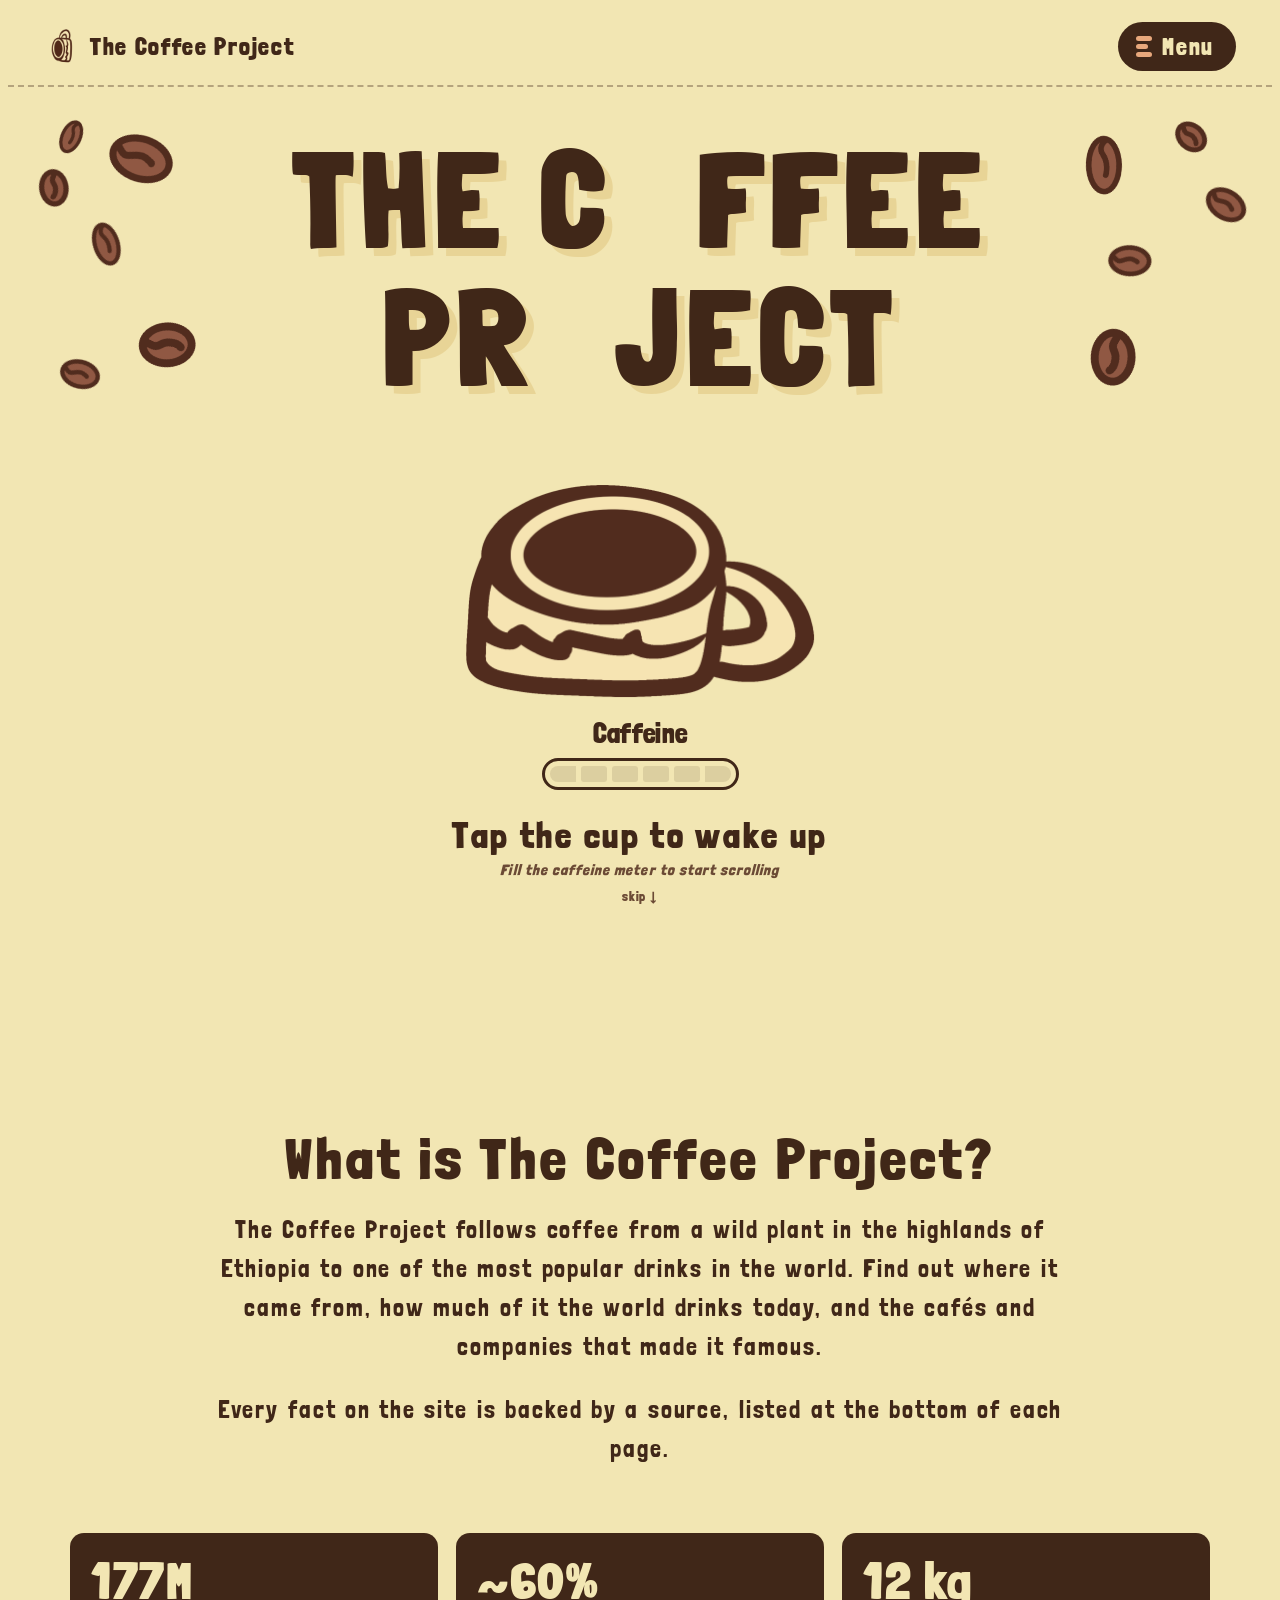
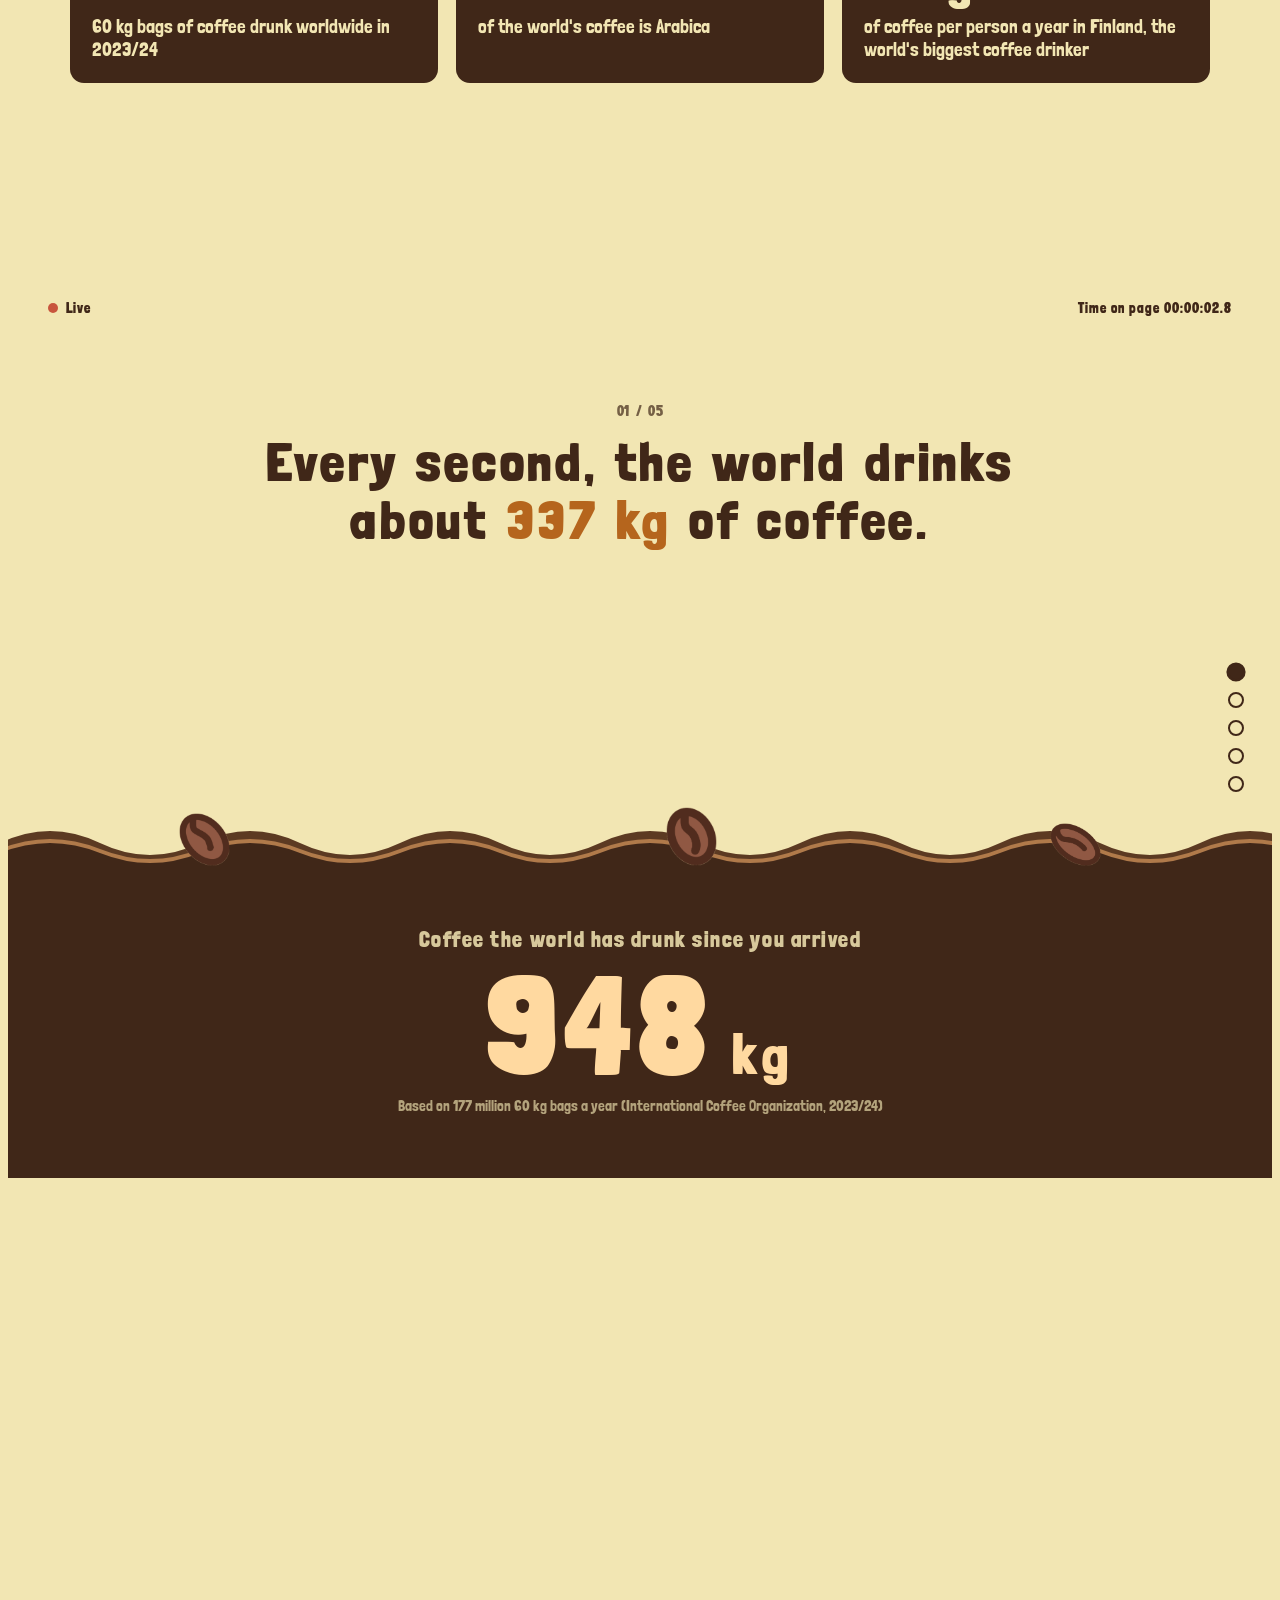
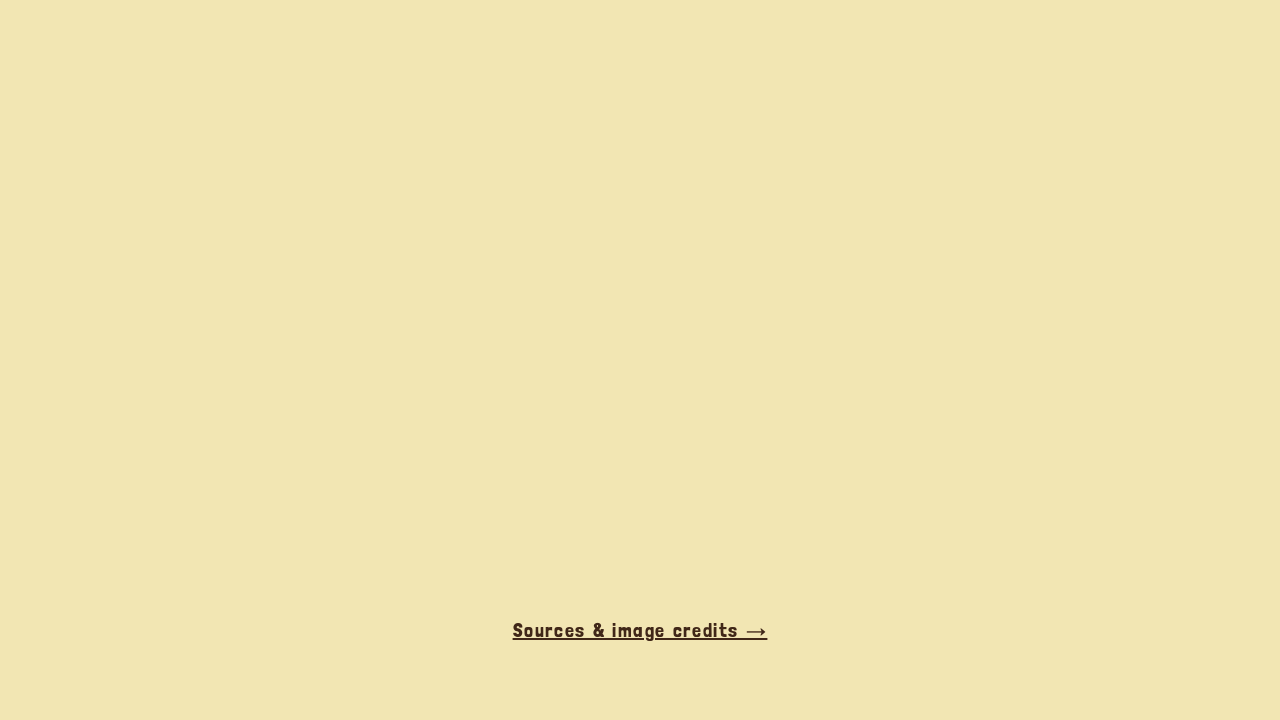
==== index.html @ df1fa81f "Add files via upload" ====
<!DOCTYPE html>
<html lang="en">
<head>
    <meta charset="UTF-8">
    <meta name="viewport" content="width=device-width, initial-scale=1.0">
    <title>The Coffee Project</title>
<link rel="icon" type="image/png" sizes="32x32" href="images/icons/favicon-32.png">
<link rel="icon" type="image/png" sizes="192x192" href="images/icons/favicon-192.png">
<link rel="apple-touch-icon" href="images/icons/apple-touch-icon.png">
<link rel="preconnect" href="https://fonts.googleapis.com">
<link rel="preconnect" href="https://fonts.gstatic.com" crossorigin>
<link rel="stylesheet" href="https://fonts.googleapis.com/css2?family=Archivo:wdth,wght@62..125,100..900&family=Londrina+Solid:wght@300;400;900&family=DM+Mono:wght@400;500&family=Pacifico&family=Orbitron:wght@700;900&display=swap">
<link rel="stylesheet" href="transition.css">
<link rel="stylesheet" href="fun.css">
<link rel="stylesheet" href="home.css">
<script src="transition.js" defer></script>
<script src="fun.js" defer></script>
<script>
  if (sessionStorage.getItem("coffeeTransition") === "yes") {
    document.documentElement.classList.add("coffee-entering");
  }
</script>

<style>
  html.coffee-entering {
    background: #402718;
  }

  html.coffee-entering body {
    visibility: hidden;
  }
</style>
</head>
 <nav>

  <a href="individual.html">
    The Coffee Project
  </a>

  <a href="coffee history.html">
    The History
  </a>

  <a href="global statistics.html">
    The Global Statistics
  </a>

  <a href="the roasters.html">
    The Roasters
  </a>

  <a href="sources.html">
    Sources
  </a>
</nav>
<body>

<div class="home-opening">
<div class="hero">
  <div class="title-wrap">
    <h1 aria-label="The Coffee Project">
      <span class="word">THE</span> <span class="word">C<span class="drawing-o" aria-hidden="true"></span>FFEE</span>
      <span class="word">PR<span class="drawing-o" aria-hidden="true"></span>JECT</span>
    </h1>
    <div class="title-beans" aria-hidden="true">
      <img src="images/bean-2.png" alt="" style="left:-24%;top:62%;--s:0.22em;--r:15deg;--d:-0.9s">
      <img src="images/bean-1.png" alt="" style="left:-14%;top:90%;--s:0.26em;--r:-35deg;--d:-2s">
      <img src="images/bean-3.png" alt="" style="left:124%;top:68%;--s:0.24em;--r:50deg;--d:-1.3s">
      <img src="images/bean-2.png" alt="" style="left:113%;top:6%;--s:0.22em;--r:-20deg;--d:-0.5s">
      <img src="images/bean-3.png" alt="" style="left:-15%;top:6%;--s:0.24em;--r:80deg;--d:-2.4s">
      <img src="images/bean-1.png" alt="" style="left:-7%;top:14%;--s:0.42em;--r:-30deg;--d:0s">
      <img src="images/bean-3.png" alt="" style="left:-11%;top:44%;--s:0.3em;--r:40deg;--d:-1.4s">
      <img src="images/bean-2.png" alt="" style="left:-4%;top:80%;--s:0.36em;--r:-65deg;--d:-2.2s">
      <img src="images/bean-2.png" alt="" style="left:-17%;top:24%;--s:0.24em;--r:20deg;--d:-0.7s">
      <img src="images/bean-1.png" alt="" style="left:117%;top:30%;--s:0.28em;--r:-15deg;--d:-1.9s">
      <img src="images/bean-3.png" alt="" style="left:103%;top:16%;--s:0.4em;--r:55deg;--d:-0.4s">
      <img src="images/bean-1.png" alt="" style="left:106%;top:50%;--s:0.28em;--r:-45deg;--d:-2.6s">
      <img src="images/bean-2.png" alt="" style="left:104%;top:84%;--s:0.36em;--r:30deg;--d:-1.1s">
    </div>
  </div>
</div>

<img class="hero-drawing" src="images/mug-rotated.png" alt="Hand-drawn coffee mug, the same one used for the O's in the titles">

</div>

<main class="summary">
  <div class="panel panel-intro">
  <section class="summary-intro reveal">
    <h2>What is The Coffee Project?</h2>
    <p>The Coffee Project follows coffee from a wild plant in the highlands of Ethiopia to one of the most popular drinks in the world. Find out where it came from, how much of it the world drinks today, and the cafés and companies that made it famous.</p>
    <p>Every fact on the site is backed by a source, listed at the bottom of each page.</p>
  </section>

  <section class="summary-stats reveal" aria-label="Coffee in numbers">
    <div><span class="big">177M</span><span>60 kg bags of coffee drunk worldwide in 2023/24</span></div>
    <div><span class="big">~60%</span><span>of the world's coffee is Arabica</span></div>
    <div><span class="big">12 kg</span><span>of coffee per person a year in Finland, the world's biggest coffee drinker</span></div>
  </section>
  </div>

  <!-- Full-screen coffee story: the screen is a cup that fills up as you
       scroll, telling the story one step at a time -->
  <section class="timer-story" aria-label="The story of coffee in numbers">
    <div class="timer-stage">
      <div class="story-top">
        <span class="story-live"><span class="live-dot" aria-hidden="true"></span>Live</span>
        <span class="story-clock">Time on page <span id="coffee-elapsed">00:00:00.0</span></span>
      </div>

      <div class="story-steps">
        <p class="story-step is-active"><span class="story-num">01 / 05</span>Every second, the world drinks about <strong><span id="coffee-rate">337</span> kg</strong> of coffee.</p>
        <p class="story-step"><span class="story-num">02 / 05</span>Over a year that adds up to about <strong>177 million 60 kg bags</strong>: more than 10 million tonnes.</p>
        <p class="story-step"><span class="story-num">03 / 05</span><strong>Europe</strong> drinks the most, about 30% of it. In <strong>Finland</strong>, each person gets through about 12 kg a year.</p>
        <p class="story-step"><span class="story-num">04 / 05</span>And it all began with a wild plant in the highlands of <strong>Ethiopia</strong>&hellip;</p>
        <p class="story-step"><span class="story-num">05 / 05</span>Open the menu at the top to start exploring. <span aria-hidden="true">↑</span></p>
      </div>

      <!-- the coffee itself -->
      <div class="story-coffee" aria-hidden="true">
        <div class="story-wave story-wave--back"></div>
        <div class="story-wave story-wave--front"></div>
        <img class="story-bean" src="images/bean-1.png" alt="">
        <img class="story-bean" src="images/bean-2.png" alt="">
        <img class="story-bean" src="images/bean-3.png" alt="">
      </div>

      <div class="story-counter">
        <span class="story-counter-label">Coffee the world has drunk since you arrived</span>
        <span class="story-counter-num"><span id="coffee-counter" data-plain>0</span><small> kg</small></span>
        <span class="story-source">Based on 177 million 60 kg bags a year (International Coffee Organization, 2023/24)</span>
      </div>

      <div class="story-dots" aria-hidden="true">
        <span class="is-active"></span><span></span><span></span><span></span><span></span>
      </div>
    </div>
  </section>


  <div class="panel panel-end">
  <p class="home-credits"><a href="sources.html">Sources &amp; image credits →</a></p>
  </div>
</main>

<script>
  // Fade sections in as they scroll into view
  (function () {
    const items = document.querySelectorAll(".reveal");
    if (!("IntersectionObserver" in window)) {
      items.forEach((el) => el.classList.add("is-visible"));
      return;
    }
    const io = new IntersectionObserver((entries) => {
      entries.forEach((e) => {
        if (e.isIntersecting) {
          e.target.classList.add("is-visible");
          io.unobserve(e.target);
        }
      });
    }, { threshold: 0.2 });
    items.forEach((el) => io.observe(el));
  })();
</script>

</body>


</html>

<style>

.word {
  white-space: nowrap;
}

.drawing-o {
  display: inline-block;
  width: 0.62em;
  height: 1em;
  background-image: url("title-o.png");
  background-repeat: no-repeat;
  background-size: auto 166%;
  background-position: center 44%;
  vertical-align: -0.08em;
}

  @font-face {
  font-family: "Ombre Nouveau";
  src: url("./ombre_nouveau/OmbreNouveauDEMO-Regular.ttf") format("truetype");
  font-weight: normal;
  font-style: normal;
}
  body {
    background-color: rgb(242, 230, 179);
    font-family: "Archivo", sans-serif;
  }

  .hero {
    position: relative;
    display: grid;
    place-items: center;
    min-height: 350px;
  }

  .hero img {
    position: absolute;
    width: 300px;
    max-width: 100%;
    z-index: 0;
  }

  .hero h1 {
    position: relative;
    z-index: 1;
    font-size: clamp(56px, 10vw, 150px);
    font-weight: 900;
    font-stretch: 90%;
    letter-spacing: -0.03em;
    line-height: 0.9;
    color: #402718;
    text-align: center;
  }

  p {
    font-size: 20px;
    
  }
nav {
  display: flex;
  width: 100%;
  gap: 12px;
  padding: 15px;
  box-sizing: border-box;
  position: static;
}

nav a {
  flex: 1;
  display: flex;
  align-items: center;
  justify-content: center;
  padding: 15px 10px;
  background-color: #402718;
  color: #f2e6b3;
  text-decoration: none;
  font-family: "Archivo", sans-serif;
  font-size: 22px;
  font-weight: 800;
  font-stretch: 90%;
  letter-spacing: -0.01em;
  border-radius: 8px;
  transition: transform 0.2s ease,
              background-color 0.2s ease;
}

nav a:hover {
  background-color: #70452e;
}

nav a:active {
  transform: scale(1.08);
}
</style>
---- transition.css ----
/* ============================================================
   Coffee page transition
   Leaving a page:  a stream pours in from the top, then coffee
                    rises from the bottom until the page is full.
   Entering a page: the page starts full of coffee, which drains
                    down to reveal the new content.
   ============================================================ */

:root {
  --coffee-dark: #402718;   /* main coffee colour (matches html.coffee-entering) */
  --coffee-mid: #5c3a22;    /* back wave, slightly lighter */
  --coffee-crema: #b07a4a;  /* thin crema line on the surface */
  --coffee-cream: #f3e3cc;  /* drawing / bubble colour */
  --wave-height: 70px;

  --fill-duration: 1.15s;
  --drain-duration: 1.2s;
}

.coffee-transition {
  position: fixed;
  inset: 0;
  z-index: 9999;
  pointer-events: none;
  overflow: hidden;
  visibility: hidden;
}

.coffee-transition.is-filling,
.coffee-transition.is-full,
.coffee-transition.is-draining {
  visibility: visible;
}

.coffee-transition.is-filling,
.coffee-transition.is-full {
  pointer-events: auto;
}

/* ---------- Pour stream ---------- */
.coffee-stream {
  position: absolute;
  top: 0;
  left: 50%;
  width: 34px;
  height: 100%;
  margin-left: -17px;
  background: linear-gradient(
    90deg,
    var(--coffee-dark) 0%,
    var(--coffee-mid) 45%,
    var(--coffee-dark) 100%
  );
  border-radius: 0 0 17px 17px;
  transform: scaleY(0);
  transform-origin: top;
}

.is-filling .coffee-stream {
  animation:
    stream-pour 0.35s cubic-bezier(0.5, 0, 0.9, 0.5) forwards,
    stream-wobble 0.18s ease-in-out 0.35s infinite alternate;
}

@keyframes stream-pour {
  to { transform: scaleY(1); }
}

@keyframes stream-wobble {
  from { transform: scaleY(1) scaleX(0.9); }
  to   { transform: scaleY(1) scaleX(1.1); }
}

/* ---------- Rising coffee ---------- */
.coffee-fill {
  position: absolute;
  inset: 0;
  background: var(--coffee-dark);
  /* Start fully below the screen, waves included. */
  transform: translateY(calc(100% + var(--wave-height)));
}

.is-filling .coffee-fill {
  animation: coffee-rise var(--fill-duration) cubic-bezier(0.65, 0, 0.35, 1) 0.18s forwards;
}

.is-full .coffee-fill {
  transform: translateY(0);
}

.is-draining .coffee-fill {
  transform: translateY(0);
  animation: coffee-drain var(--drain-duration) cubic-bezier(0.65, 0, 0.35, 1) forwards;
}

@keyframes coffee-rise {
  to { transform: translateY(0); }
}

@keyframes coffee-drain {
  to { transform: translateY(calc(100% + var(--wave-height))); }
}

/* ---------- Wavy surface ---------- */
.coffee-wave {
  position: absolute;
  left: 0;
  width: 100%;
  height: var(--wave-height);
  bottom: calc(100% - 1px);
  background-repeat: repeat-x;
  background-size: 400px var(--wave-height);
}

.coffee-wave--back {
  background-image: url("data:image/svg+xml,%3Csvg xmlns='http://www.w3.org/2000/svg' width='400' height='70' viewBox='0 0 400 70' preserveAspectRatio='none'%3E%3Cpath fill='%235c3a22' d='M0 38Q50 14 100 38T200 38T300 38T400 38V70H0Z'/%3E%3C/svg%3E");
  animation: wave-move 3.2s linear infinite reverse;
}

.coffee-wave--front {
  background-image: url("data:image/svg+xml,%3Csvg xmlns='http://www.w3.org/2000/svg' width='400' height='70' viewBox='0 0 400 70' preserveAspectRatio='none'%3E%3Cpath fill='%23b07a4a' d='M0 44Q50 24 100 44T200 44T300 44T400 44V70H0Z'/%3E%3Cpath fill='%23402718' d='M0 48Q50 28 100 48T200 48T300 48T400 48V70H0Z'/%3E%3C/svg%3E");
  animation: wave-move 2.1s linear infinite;
}

@keyframes wave-move {
  from { background-position: 0 0; }
  to   { background-position: 400px 0; }
}

/* ---------- Drawing in the middle of the coffee ---------- */
.coffee-art {
  position: absolute;
  top: 50%;
  left: 50%;
  width: min(380px, 75vw);
  transform: translate(-50%, -50%);
  color: var(--coffee-cream);
  opacity: 0;
  transition: opacity 0.3s ease;
}

.coffee-art img {
  animation: cup-float 2.4s ease-in-out infinite alternate;
}

@keyframes cup-float {
  /* 90deg = turned a quarter to the right; ±6deg is the gentle rocking */
  from { transform: translateY(6px) rotate(84deg); }
  to   { transform: translateY(-6px) rotate(96deg); }
}

.coffee-art img,
.coffee-art svg {
  display: block;
  width: 100%;
  height: auto;
}

.is-filling .coffee-art {
  opacity: 1;
  transition-delay: 0.5s;
}

.is-full .coffee-art {
  opacity: 1;
}

.is-draining .coffee-art {
  opacity: 0;
  transition-duration: 0.25s;
}

/* Steam on the placeholder cup */
.coffee-art .steam {
  animation: steam 1.6s ease-in-out infinite;
}
.coffee-art .steam:nth-of-type(2) { animation-delay: 0.3s; }
.coffee-art .steam:nth-of-type(3) { animation-delay: 0.6s; }

@keyframes steam {
  0%   { opacity: 0;   transform: translateY(8px); }
  50%  { opacity: 0.9; }
  100% { opacity: 0;   transform: translateY(-10px); }
}

/* ---------- Bubbles ---------- */
.coffee-bubble {
  position: absolute;
  bottom: -20px;
  border-radius: 50%;
  border: 2px solid rgba(243, 227, 204, 0.35);
  animation: bubble-rise 2.4s ease-in infinite;
}

@keyframes bubble-rise {
  0%   { transform: translateY(0); opacity: 0; }
  15%  { opacity: 1; }
  100% { transform: translateY(-70vh); opacity: 0; }
}

/* ---------- Reduced motion: no animation at all ---------- */
@media (prefers-reduced-motion: reduce) {
  .coffee-transition,
  .coffee-transition * {
    animation: none !important;
    transition: none !important;
  }
}

/* ---------- Scroll to pour (see transition.js) ---------- */
.coffee-transition.is-scrolling {
  visibility: visible;
  pointer-events: none;
}

.is-scrolling .coffee-fill {
  animation: none;
  /* short easing smooths out jumpy scroll wheels */
  transition: transform 0.18s ease-out;
}

.is-scrolling .coffee-art {
  transition: none;
}

.pour-next {
  position: relative;
  z-index: 1;
  min-height: 110vh;
  box-sizing: border-box;
  padding: 18vh 20px 0;
  text-align: center;
  color: #402718;
  border-top: 4px solid #402718;
  margin-top: 40px;
}

.pour-kicker {
  text-transform: uppercase;
  letter-spacing: 0.12em;
  font-weight: 800;
  font-size: 14px;
  margin: 0 0 10px;
}

.pour-link {
  display: inline-block;
  font-size: clamp(44px, 9vw, 110px);
  font-weight: 900;
  font-stretch: 90%;
  letter-spacing: -0.03em;
  line-height: 0.95;
  text-transform: uppercase;
  color: #402718;
  text-decoration: none;
}

.pour-link:hover {
  color: #70452e;
}

.pour-hint {
  font-weight: 700;
  margin-top: 18px;
}

.pour-hint span {
  display: inline-block;
  animation: pour-bounce 1.4s ease-in-out infinite;
}

@keyframes pour-bounce {
  0%, 100% { transform: translateY(0); }
  50%      { transform: translateY(6px); }
}

/* ---------- Extra-bold titles (all pages) ----------
   Archivo's heaviest weight is 900, so a thin outline in the same
   colour makes the big titles look even chunkier. */
.hero h1,
.page-title,
.pour-link {
  -webkit-text-stroke: 0.03em currentColor;
  paint-order: stroke fill;
  letter-spacing: -0.01em !important;
}

/* ---------- New page content eases in as the coffee drains ---------- */
html.coffee-arrived body > *:not(.coffee-transition) {
  animation: page-in 0.9s cubic-bezier(0.22, 1, 0.36, 1) both;
}

@keyframes page-in {
  from { opacity: 0; transform: translateY(14px); }
  to   { opacity: 1; transform: none; }
}

@media (prefers-reduced-motion: reduce) {
  html.coffee-arrived body > * {
    animation: none !important;
  }
}

/* ---------- Nav: keep each button on one line (5 buttons) ---------- */
html nav a {
  white-space: nowrap;
  font-size: clamp(14px, 1.55vw, 22px);
}

/* ---------- "Scroll" hints: bubbly words + a big looping arrow ---------- */
.scroll-hint,
.page-hero-hint {
  display: flex;
  flex-direction: column;
  align-items: center;
  margin-bottom: 0 !important;
}

/* The words bubble onto the screen */
.bubble-text {
  font-size: clamp(26px, 3.4vw, 42px);
  font-weight: 900;
  font-stretch: 92%;
  letter-spacing: -0.01em;
  color: #402718;
  white-space: nowrap;
}

.scroll-hint .bub-ch,
.page-hero-hint .bub-ch {
  display: inline-block;
  opacity: 0;
  animation:
    bubble-in 0.7s cubic-bezier(0.34, 1.9, 0.64, 1) forwards,
    bubble-float 2.4s ease-in-out infinite;
  animation-delay: calc(0.3s + var(--i) * 40ms), calc(1.6s + var(--i) * 90ms);
}

.scroll-hint .bub-space,
.page-hero-hint .bub-space {
  animation: none;
  display: inline-block;
  width: 0.28em;
}

@keyframes bubble-in {
  0%   { opacity: 0; transform: translateY(24px) scale(0); }
  60%  { opacity: 1; transform: translateY(-6px) scale(1.25); }
  100% { opacity: 1; transform: none; }
}

@keyframes bubble-float {
  0%, 100% { transform: translateY(0); }
  50%      { transform: translateY(-5px); }
}

/* The arrow: solid, chunky, with a loop, filling the space below */
.magic-arrow {
  display: block;
  margin-top: 26px;
  overflow: visible;
  transition: opacity 0.15s linear;
}

.magic-arrow .ma-line {
  fill: none;
  stroke: #402718;
  stroke-width: 16;
  stroke-linecap: round;
  stroke-linejoin: round;
  /* the gap is longer than the path and the line stays invisible until
     it starts drawing, so the round pen tip never shows as a stray dot */
  stroke-dasharray: 100 120;
  stroke-dashoffset: 102;
  opacity: 0;
  animation: arrow-draw 1.9s cubic-bezier(0.65, 0, 0.35, 1) var(--start, 1s) forwards;
}

@keyframes arrow-draw {
  0%   { stroke-dashoffset: 102; opacity: 0; }
  4%   { opacity: 1; }
  100% { stroke-dashoffset: 0; opacity: 1; }
}

.magic-arrow .ma-head {
  fill: #402718;
  stroke: #402718;
  stroke-width: 6;
  stroke-linejoin: round;
  transform-box: fill-box;
  transform-origin: 50% 15%;
  transform: scale(0);
  animation:
    head-pop 0.6s cubic-bezier(0.34, 1.8, 0.64, 1) calc(var(--start, 1s) + 1.8s) forwards,
    head-pulse 1.6s ease-in-out calc(var(--start, 1s) + 2.6s) infinite;
}

@keyframes head-pop {
  0%   { transform: scale(0) rotate(-20deg); }
  70%  { transform: scale(1.3) rotate(6deg); }
  100% { transform: scale(1) rotate(0); }
}

@keyframes head-pulse {
  0%, 100% { transform: scale(1); }
  50%      { transform: scale(1.1); }
}

@media (prefers-reduced-motion: reduce) {
  .scroll-hint .bub-ch,
  .page-hero-hint .bub-ch,
  .magic-arrow .ma-line,
  .magic-arrow .ma-head {
    animation: none !important;
    opacity: 1;
    stroke-dashoffset: 0;
    transform: none;
  }
}

@media (max-height: 820px) {
  .bubble-text {
    font-size: clamp(22px, 3vw, 32px);
  }

  .magic-arrow {
    margin-top: 16px;
  }
}

/* ============================================================
   "Up next": coffee rises with the scroll, fills the title and
   stays on screen (see transition.js)
   ============================================================ */
.pour-next {
  --pour-level: -0.06;
  position: relative;
  z-index: 1;
  height: 190vh;
  min-height: 0;
  width: 100vw;
  margin: 40px 0 0 calc(50% - 50vw);
  padding: 0;
  border-top: 0;
  box-sizing: border-box;
}

.pour-stage {
  position: sticky;
  top: 0;
  height: 100vh;
  height: 100svh;
  overflow: hidden;
  background: #f2e6b3;
  transform: translateZ(0);
}

.pour-text {
  position: absolute;
  inset: 0;
  z-index: 1;
  display: flex;
  flex-direction: column;
  align-items: center;
  justify-content: center;
  padding: 0 5vw;
  text-align: center;
  color: #402718;
}

.pour-text .pour-link {
  color: inherit;
  font-size: clamp(48px, 10vw, 140px);
  max-width: 12ch;
}

.pour-text .pour-kicker {
  border: 2px solid currentColor;
  border-radius: 999px;
  padding: 6px 16px;
  margin-bottom: 18px;
  letter-spacing: 0.22em;
}

.pour-text .pour-hint {
  font-size: 18px;
}

/* the cream copy, cut off at the coffee's surface (middle of the waves) */
.pour-text--cream {
  z-index: 3;
  color: #f2e6b3;
  pointer-events: none;
  clip-path: inset(calc((1 - var(--pour-level)) * 100% - 30px) 0 0 0);
  will-change: clip-path;
}

.pour-coffee {
  position: absolute;
  left: 0;
  right: 0;
  top: 0;
  height: 100%;
  z-index: 2;
  background: var(--coffee-dark);
  pointer-events: none;
  transform: translate3d(0, calc((1 - var(--pour-level)) * 100%), 0);
  will-change: transform;
}

/* extra coffee below so the bottom edge never shows */
.pour-coffee::after {
  content: "";
  position: absolute;
  left: 0;
  right: 0;
  top: calc(100% - 1px);
  height: 30%;
  background: inherit;
}

.pour-coffee .coffee-wave {
  bottom: calc(100% - 3px);
}

/* your bean drawings bobbing on the surface */
.pour-bean {
  position: absolute;
  bottom: calc(100% + 6px);
  width: clamp(28px, 3.6vw, 48px);
  height: auto;
  animation: pour-bean-bob 2.4s ease-in-out infinite alternate;
}

.pour-bean:nth-of-type(1) { left: 13%; --r: -20deg; }
.pour-bean:nth-of-type(2) { left: 54%; --r: 25deg;  animation-delay: -0.8s; }
.pour-bean:nth-of-type(3) { left: 83%; --r: -40deg; animation-delay: -1.6s; }

@keyframes pour-bean-bob {
  from { transform: translateY(4px) rotate(var(--r)); }
  to   { transform: translateY(-10px) rotate(calc(var(--r) + 18deg)); }
}

/* once the cup is poured, the title gently invites a click */
.pour-next.is-poured .pour-arrow {
  display: none;
}

.pour-next.is-poured .pour-text .pour-link {
  animation: pour-ready 1.8s ease-in-out infinite;
}

.pour-next.is-poured a.pour-link:hover {
  color: #f2e6b3;
  opacity: 0.85;
}

@keyframes pour-ready {
  0%, 100% { transform: scale(1); }
  50%      { transform: scale(1.04); }
}

@media (prefers-reduced-motion: reduce) {
  .pour-next {
    height: 100vh;
  }

  .pour-bean,
  .pour-next .coffee-wave,
  .pour-next.is-poured .pour-text .pour-link {
    animation: none;
  }
}

/* Away from the home page the hint simply disappears once the cup is poured */
.pour-hint-text:empty + .pour-arrow {
  display: none;
}

/* same idea for "Up next": no separate cream layer */
.pour-stage {
  background: transparent;
  transform: none;
}

/* ---------- The same cream shadow on every big title ---------- */
.page-title,
.chapter-text h3,
.chat-scene .chat-title,
.part-text:not(.part-text--cream) .part-title,
.pour-text:not(.pour-text--cream) .pour-link {
  filter: drop-shadow(0.06em 0.06em 0 #e8d496);
}


/* ============================================================
   Menu bar (every page) + the café menu poster it opens
   ============================================================ */
html body nav.menu-bar {
  display: flex;
  align-items: center;
  justify-content: space-between;
  gap: 16px;
  padding: 14px clamp(16px, 3vw, 36px);
  box-sizing: border-box;
  border-bottom: 2px dashed rgba(64, 39, 24, 0.35);
  margin-bottom: 6px;
}

html body nav.menu-bar a.mb-home {
  flex: 0 1 auto;
  display: inline-flex;
  align-items: center;
  gap: 10px;
  padding: 0;
  background: none;
  color: #402718;
  font-size: clamp(16px, 1.6vw, 20px);
  font-weight: 900;
  text-transform: uppercase;
  letter-spacing: 0.01em;
  border-radius: 0;
}

html body nav.menu-bar a.mb-home:hover {
  background: none;
  color: #b5651d;
}

nav.menu-bar .mb-home img {
  width: 36px;
  height: 36px;
  transition: transform 0.3s cubic-bezier(0.34, 1.56, 0.64, 1);
}

nav.menu-bar .mb-home:hover img {
  transform: rotate(-12deg) scale(1.08);
}

nav.menu-bar .mb-open {
  display: inline-flex;
  align-items: center;
  gap: 10px;
  padding: 10px 22px 10px 18px;
  border: 0;
  border-radius: 999px;
  background: #402718;
  color: #f2e6b3;
  font: inherit;
  font-size: clamp(16px, 1.6vw, 20px);
  font-weight: 900;
  letter-spacing: 0.12em;
  text-transform: uppercase;
  cursor: pointer;
  transition: background-color 0.2s ease, transform 0.25s cubic-bezier(0.34, 1.56, 0.64, 1);
}

nav.menu-bar .mb-open:hover {
  background: #70452e;
  transform: rotate(-2deg) scale(1.04);
}

/* three little beans instead of a hamburger icon */
.mb-open-beans {
  display: inline-flex;
  flex-direction: column;
  gap: 3px;
}

.mb-open-beans i {
  display: block;
  width: 16px;
  height: 5px;
  border-radius: 999px;
  background: #e8a87c;
}

.mb-open-beans i:nth-child(2) { width: 12px; }

/* ---------- The poster ---------- */
html.menu-open,
html.menu-open body {
  overflow: hidden;
}

.menu-poster {
  position: fixed;
  inset: 0;
  z-index: 9600;
  overflow-y: auto;
  overscroll-behavior: contain;
  background: #f2e6b3;
  color: #402718;
  font-family: "Archivo", sans-serif;
  opacity: 0;
  transform: translateY(-24px) scale(0.98);
  transition: opacity 0.3s ease, transform 0.4s cubic-bezier(0.22, 1, 0.36, 1);
}

.menu-poster.is-open {
  opacity: 1;
  transform: none;
}

.menu-poster[hidden] {
  display: none;
}

.mp-close {
  position: fixed;
  top: 18px;
  right: clamp(16px, 3vw, 36px);
  z-index: 2;
  padding: 10px 20px;
  border: 0;
  border-radius: 999px;
  background: #402718;
  color: #f2e6b3;
  font: inherit;
  font-weight: 900;
  letter-spacing: 0.12em;
  text-transform: uppercase;
  cursor: pointer;
}

.mp-close:hover { background: #70452e; }

.mp-sheet {
  max-width: 1120px;
  margin: 0 auto;
  padding: clamp(70px, 9vh, 100px) clamp(18px, 5vw, 60px) 60px;
}

.mp-row {
  display: grid;
  grid-template-columns: minmax(0, 1fr) minmax(0, 1.15fr);
  gap: clamp(24px, 5vw, 70px);
  align-items: start;
}

/* ---- giant ME / NU with your drawings ---- */
.mp-title {
  position: relative;
  display: flex;
  flex-direction: column;
  font-size: clamp(110px, 17vw, 240px);
  font-weight: 900;
  font-stretch: 85%;
  line-height: 0.82;
  letter-spacing: -0.04em;
  -webkit-text-stroke: 0.02em currentColor;
  filter: drop-shadow(0.03em 0.03em 0 #e8d496);
  user-select: none;
}

.mp-title span:first-child { transform: rotate(-2deg); }
.mp-title span:nth-child(2) { transform: rotate(1.5deg); margin-left: 0.05em; }

.mp-doodle {
  position: absolute;
  height: auto;
  animation: mp-bob 3.4s ease-in-out infinite alternate;
}

.mp-doodle--bean  { width: 0.3em;  left: -0.14em; top: 0.12em;  --r: -25deg; }
.mp-doodle--latte { width: 0.42em; left: 1.12em;  top: 0.5em;   --r: 12deg; animation-delay: -1.2s; }
.mp-doodle--mug   { width: 0.34em; left: -0.16em; top: 1.05em;  --r: -14deg; animation-delay: -2s; }

@keyframes mp-bob {
  from { transform: rotate(var(--r)) translateY(0); }
  to   { transform: rotate(calc(var(--r) + 8deg)) translateY(-8px); }
}

/* ---- each page and its "dishes" ---- */
.mp-page-head,
.mp-item {
  display: grid;
  grid-template-columns: 1fr auto;
  column-gap: 16px;
  color: inherit;
  text-decoration: none;
}

.mp-page-head {
  align-items: baseline;
  padding-bottom: 10px;
  border-bottom: 3px solid #402718;
}

.mp-page-name {
  font-size: clamp(26px, 3vw, 40px);
  font-weight: 900;
  font-stretch: 90%;
  text-transform: uppercase;
  line-height: 1;
  -webkit-text-stroke: 0.02em currentColor;
}

.mp-page.is-here .mp-page-name::after {
  content: "you are here";
  margin-left: 12px;
  font-family: "Pacifico", cursive;
  font-size: 0.42em;
  font-weight: 400;
  text-transform: none;
  -webkit-text-stroke: 0;
  color: #b5651d;
  vertical-align: middle;
}

.mp-items {
  list-style: none;
  margin: 0 0 clamp(30px, 4vw, 46px);
  padding: 0;
}

.mp-items li + li .mp-item {
  border-top: 1.5px solid rgba(64, 39, 24, 0.3);
}

.mp-item {
  row-gap: 5px;
  padding: 14px 0 15px;
}

.mp-name {
  font-size: clamp(17px, 1.8vw, 22px);
  font-weight: 900;
  text-transform: uppercase;
  line-height: 1.1;
  transition: color 0.2s ease, transform 0.25s cubic-bezier(0.34, 1.56, 0.64, 1);
}

.mp-price,
.mp-desc,
.mp-divider span {
  font-family: "DM Mono", ui-monospace, monospace;
}

.mp-price {
  font-size: clamp(13px, 1.3vw, 16px);
  text-transform: uppercase;
  white-space: nowrap;
}

.mp-desc {
  grid-column: 1 / -1;
  font-size: clamp(11px, 1vw, 13px);
  letter-spacing: 0.04em;
  text-transform: uppercase;
  color: #8a5a3c;
}

.mp-item:hover .mp-name,
.mp-item:focus-visible .mp-name,
.mp-page-head:hover .mp-page-name {
  color: #b5651d;
}

.mp-item:hover .mp-name {
  transform: translateX(6px);
}

/* ---- "best SELECTIONS" ---- */
.mp-row--mid {
  grid-template-columns: minmax(0, 1fr) auto;
  margin-top: clamp(20px, 4vw, 50px);
}

.mp-side {
  position: relative;
  margin: 0;
  padding-top: 1.4em;
  display: flex;
  justify-content: center;
}

.mp-vertical {
  writing-mode: vertical-rl;
  transform: rotate(180deg);
  font-size: clamp(44px, 6vw, 80px);
  font-weight: 900;
  font-stretch: 90%;
  text-transform: uppercase;
  line-height: 1;
  -webkit-text-stroke: 0.02em currentColor;
}

.mp-script {
  position: absolute;
  top: -0.1em;
  left: -0.7em;
  font-family: "Pacifico", cursive;
  font-size: clamp(26px, 3vw, 38px);
  color: #b5651d;
  transform: rotate(-22deg);
}

/* ---- dashed "OUR SIGNATURE" ---- */
.mp-divider {
  display: flex;
  align-items: center;
  gap: 18px;
  margin: clamp(10px, 3vw, 30px) 0 clamp(20px, 3vw, 34px);
}

.mp-divider::before,
.mp-divider::after {
  content: "";
  flex: 1;
  border-top: 2px dashed rgba(64, 39, 24, 0.6);
}

.mp-divider span {
  font-size: clamp(13px, 1.4vw, 16px);
  letter-spacing: 0.1em;
  text-transform: uppercase;
}

/* ---- bottom: Roasters + Sources, and the big drawing ---- */
.mp-row--bottom {
  grid-template-columns: minmax(0, 1.15fr) minmax(0, 1fr);
  align-items: end;
}

.mp-illus {
  position: relative;
  justify-self: center;
  width: clamp(170px, 24vw, 300px);
  margin-bottom: 40px;
}

.mp-illus-cups {
  display: block;
  width: 100%;
  height: auto;
  transform: rotate(5deg);
  animation: mp-wobble 3s ease-in-out infinite alternate;
}

@keyframes mp-wobble {
  from { transform: rotate(4deg); }
  to   { transform: rotate(-4deg); }
}

.mp-illus-bean {
  position: absolute;
  height: auto;
}

.mp-illus-bean--a { width: 28%; left: -22%; bottom: 8%;  transform: rotate(-30deg); }
.mp-illus-bean--b { width: 22%; right: -16%; bottom: 22%; transform: rotate(40deg); }

/* ---- brand, bottom left ---- */
.mp-brand {
  display: inline-flex;
  align-items: center;
  gap: 12px;
  margin-top: 10px;
  color: inherit;
  text-decoration: none;
}

.mp-brand img {
  width: 56px;
  height: 56px;
}

.mp-brand span {
  display: flex;
  flex-direction: column;
  line-height: 1.05;
}

.mp-brand strong {
  font-family: "Pacifico", cursive;
  font-weight: 400;
  font-size: clamp(22px, 2.6vw, 30px);
}

.mp-brand small {
  font-family: "DM Mono", ui-monospace, monospace;
  font-size: 12px;
  letter-spacing: 0.2em;
  text-transform: uppercase;
}

/* ---- phones: one column ---- */
@media (max-width: 760px) {
  .mp-row,
  .mp-row--bottom {
    grid-template-columns: minmax(0, 1fr);
  }

  .mp-title {
    flex-direction: row;
    gap: 0.06em;
    font-size: clamp(80px, 26vw, 160px);
    margin-bottom: 10px;
  }

  .mp-doodle--latte { left: auto; right: -0.05em; top: -0.12em; width: 0.32em; }
  .mp-doodle--mug   { display: none; }

  .mp-row--mid {
    grid-template-columns: minmax(0, 1fr) auto;
  }

  .mp-illus {
    width: 160px;
    margin-bottom: 20px;
  }

  nav.menu-bar .mb-home span {
    font-size: 15px;
  }
}

@media (prefers-reduced-motion: reduce) {
  .menu-poster { transition: none; transform: none; }
  .mp-doodle,
  .mp-illus-cups { animation: none; }
}

.menu-poster :focus-visible,
nav.menu-bar :focus-visible {
  outline: 3px solid #b5651d;
  outline-offset: 3px;
}

.mp-close:focus:not(:focus-visible) { outline: none; }

/* ============================================================
   Bigger, easier reading: larger text and a wider column
   ============================================================ */
html body .page {
  max-width: 1140px;
  padding-left: clamp(18px, 4vw, 40px);
  padding-right: clamp(18px, 4vw, 40px);
  line-height: 1.5;
}

/* body text in the sections (not the quiz, which has its own sizes) */
html body .section:not(#quiz-section) p:not(.page-hero-hint):not(.pour-hint):not(.pour-kicker),
html body .section:not(#quiz-section) li:not(.toc li),
html body .section td,
html body .section th,
html body .section figcaption,
html body .section dd,
html body .section dt,
html body .section blockquote {
  font-size: clamp(20px, 1.55vw, 25px) !important;
  line-height: 1.5;
}

html body .section h3 {
  font-size: clamp(28px, 2.4vw, 38px);
  line-height: 1.1;
}

html body .page-intro {
  max-width: 860px;
  font-size: clamp(22px, 1.9vw, 30px) !important;
  line-height: 1.35;
}

html body .note {
  padding: 16px 20px;
}

/* the home page's intro and numbers */
html body .summary {
  max-width: 1140px;
}

html body .summary-intro {
  max-width: 900px;
}

html body .summary-intro p {
  font-size: clamp(22px, 1.9vw, 30px) !important;
  line-height: 1.4;
}

html body .summary-intro h2 {
  font-size: clamp(40px, 4.5vw, 64px);
}

html body .summary-stats span:not(.big) {
  font-size: clamp(18px, 1.5vw, 22px);
}

html body .home-credits {
  font-size: 20px;
}

/* the story caption numbers and counter label read a little bigger too */
html body .story-counter-label { font-size: clamp(16px, 1.8vw, 22px); }
html body .story-source { font-size: 15px; }

/* a step bigger again */
html body .section:not(#quiz-section) p:not(.page-hero-hint):not(.pour-hint):not(.pour-kicker),
html body .section:not(#quiz-section) li:not(.toc li),
html body .section td,
html body .section th,
html body .section dd,
html body .section dt,
html body .section blockquote {
  font-size: clamp(21px, 1.85vw, 28px) !important;
}

html body .section figcaption {
  font-size: clamp(17px, 1.35vw, 21px) !important;
}

/* buttons in the content (continent pickers, legends) to match */
html body .section:not(#quiz-section) button {
  font-size: clamp(17px, 1.35vw, 21px) !important;
}

/* ---------- Menu: bigger text for easier reading ---------- */
html body .mp-page-name { font-size: clamp(34px, 3.8vw, 54px); }
html body .mp-name      { font-size: clamp(22px, 2.3vw, 32px); }
html body .mp-price     { font-size: clamp(17px, 1.6vw, 22px); }
html body .mp-desc      { font-size: clamp(16px, 1.45vw, 20px); letter-spacing: 0.03em; }
html body .mp-item      { padding: 16px 0 18px; row-gap: 6px; }
html body .mp-divider span { font-size: clamp(18px, 1.8vw, 24px); }
html body .mp-script    { font-size: clamp(32px, 3.6vw, 46px); }
html body .mp-vertical  { font-size: clamp(54px, 7vw, 96px); }
html body .mp-brand strong { font-size: clamp(26px, 3vw, 36px); }
html body .mp-brand small  { font-size: 16px; }
html body .mp-close     { font-size: 20px; }
html body .mp-sheet     { max-width: 1240px; }

/* the menu bar too */
html body nav.menu-bar a.mb-home,
html body nav.menu-bar .mb-open { font-size: clamp(19px, 1.9vw, 24px); }

/* the cups drawing sits a little bigger */
.mp-illus { width: clamp(200px, 26vw, 340px); }

/* ---------- Centre the ME/NU logo in its half of the poster ---------- */
.mp-row--top {
  align-items: center;
}

.mp-title {
  justify-self: center;
  align-self: center;
  width: fit-content;
}

@media (max-width: 760px) {
  .mp-title {
    margin-left: auto;
    margin-right: auto;
  }
}

@media (max-width: 760px) {
  html body .mp-sheet { padding-top: 96px; }
}

/* ---------- A bigger ME/NU logo ---------- */
html body .mp-title { font-size: clamp(150px, 23vw, 340px); }

@media (max-width: 760px) {
  html body .mp-title { font-size: clamp(100px, 31vw, 210px); }
}

/* ---------- Current page: shown by colour instead of a label ---------- */
.mp-page.is-here .mp-page-name::after {
  content: none;
}

.mp-page.is-here .mp-page-name,
.mp-page.is-here .mp-page-head .mp-price,
.mp-page.is-here .mp-item .mp-price {
  color: #b5651d;
}

.mp-page.is-here .mp-page-head {
  border-bottom-color: #b5651d;
}

.mp-page.is-here .mp-name {
  color: #8a4a17;
}

/* ---------- Menu: the cups drawing, bigger, centred, with icons around it ---------- */
.mp-row--bottom {
  align-items: center;
}

.mp-illus {
  justify-self: center;
  align-self: center;
  width: min(100%, 460px);
  aspect-ratio: 1 / 1.15;
  margin: 0;
  display: grid;
  place-items: center;
}

.mp-illus-cups {
  width: 72%;
}

.mp-illus-icon {
  position: absolute;
  left: var(--x);
  top: var(--y);
  width: var(--w);
  height: auto;
  transform: rotate(var(--r));
  animation: mp-icon-float 4s ease-in-out var(--d) infinite alternate;
}

@keyframes mp-icon-float {
  from { transform: rotate(var(--r)) translateY(0); }
  to   { transform: rotate(calc(var(--r) + 12deg)) translateY(-10px); }
}

.mp-illus-bean { display: none; }

@media (max-width: 760px) {
  .mp-illus { width: min(100%, 340px); }
}

@media (prefers-reduced-motion: reduce) {
  .mp-illus-icon { animation: none; }
}

.mp-illus { width: min(100%, 540px); }
.mp-illus-cups { width: 78%; }

/* ---------- Menu: a stack of your cups, beans around it ---------- */
.mp-illus-cups { display: none; }

.mp-stack {
  position: relative;
  z-index: 1;
  display: flex;
  flex-direction: column-reverse; /* first cup is the bottom one */
  align-items: center;
  width: 68%;
  animation: mp-wobble 3.2s ease-in-out infinite alternate;
  transform-origin: 50% 100%;
}

.mp-stack img {
  display: block;
  width: 100%;
  height: auto;
  margin-top: -16%;  /* each cup sits down into the one below */
  transform: translateX(var(--x)) rotate(var(--r));
}

.mp-stack img:last-child { margin-top: 0; }

@keyframes mp-wobble {
  from { transform: rotate(2.5deg); }
  to   { transform: rotate(-2.5deg); }
}

@media (prefers-reduced-motion: reduce) {
  .mp-stack { animation: none; }
}

.mp-stack { width: 50%; margin-left: -8%; }
.mp-stack img { margin-top: -20%; }
.mp-illus-icon { z-index: 2; }

/* ---------- Bigger, centred "best SELECTIONS" ---------- */
html body .mp-side {
  align-self: center;
  align-items: center;
  padding: 1.2em 0.4em 0 0.8em;
}

html body .mp-vertical {
  font-size: clamp(72px, 9vw, 132px);
  line-height: 0.9;
}

html body .mp-side .mp-script {
  top: -0.3em;
  left: -0.4em;
  font-size: clamp(38px, 4.2vw, 56px);
}

/* the bean area fills the whole column, the cups stay centred in it */
.mp-row--bottom { align-items: stretch; }
.mp-illus {
  align-self: stretch;
  aspect-ratio: auto;
  min-height: 520px;
  width: 100%;
}
.mp-stack { width: min(50%, 270px); }


/* ============================================================
   Easier reading: normal case, roomier lines
   ============================================================ */

/* no ALL CAPS, except the big titles */
html body *:not(svg):not(path) {
  text-transform: none !important;
}

html body :is(.page-title, .hero h1, .mp-title, .mp-vertical, .mp-page-name, .part-title, .pour-link, .chat-title, .vn-psst, .page-title *, .hero h1 *, .part-title *) {
  text-transform: uppercase !important;
}

/* wide letter-spacing only suits capitals: tighten it back for normal case */
html body :is(.toc a, .mb-home, .mb-open, .mp-close, .mp-name, .mp-price, .mp-desc, .mp-divider span,
  .drink-tag, .part-num, .pour-kicker, .story-num, .story-top, .story-counter-label, .cup-hint-sub, .cup-skip,
  .caffeine-label, .rush-title, .rush-sub, .chapter-num, .note strong, .tag, .legend, .badge, .vn-speaker, .vn-qnum,
  .src-note, .logo-strip-title, label, button) {
  letter-spacing: 0.01em !important;
}

/* roomier lines and paragraphs */
html body .section:not(#quiz-section) p:not(.page-hero-hint):not(.pour-hint):not(.pour-kicker),
html body .section:not(#quiz-section) li:not(.toc li),
html body .section td,
html body .section th,
html body .section blockquote {
  line-height: 1.75;
}

html body .section:not(#quiz-section) > p,
html body .section .note {
  margin-bottom: 1.1em;
}

html body .section:not(#quiz-section) li:not(.toc li) {
  margin-bottom: 0.45em;
}

html body .section figcaption {
  line-height: 1.55;
}

html body .page-intro,
html body .summary-intro p {
  line-height: 1.6;
  font-style: normal;
}

html body .mp-desc {
  line-height: 1.5;
}

html body .drink-ingredients li {
  line-height: 1.5 !important;
}


/* ============================================================
   Londrina Solid everywhere, tuned for reading
   ============================================================ */
html body,
html body *:not(svg):not(path) {
  font-family: "Londrina Solid", "Archivo", sans-serif !important;
  font-stretch: normal !important;
}

html body .mp-script { font-family: "Pacifico", cursive !important; }

/* big titles: heavy, no extra outline, a little air between letters */
html body :is(.page-title, .hero h1, .mp-title, .mp-vertical, .mp-page-name, .part-title, .pour-link, .chat-title, .story-counter-num, .big) {
  font-weight: 900;
  -webkit-text-stroke: 0 !important;
  letter-spacing: 0.03em !important;
}

/* headings, links and labels: heavy too */
html body :is(h2, h3, .toc a, .mb-home, .mb-open, .mp-close, .mp-name, .drink-tag, .part-num, .pour-kicker,
  .story-step, .story-top, .cup-hint-text, .bubble-text, .rush-title, .vn-line, .vn-choice, button, strong, b) {
  font-weight: 900;
  letter-spacing: 0.03em !important;
}

/* reading text: regular weight, a touch bigger, with room between letters */
html body :is(p, li, td, th, figcaption, dd, blockquote, .mp-desc) {
  font-weight: 400;
  letter-spacing: 0.035em;
  word-spacing: 0.06em;
}

html body .section:not(#quiz-section) p:not(.page-hero-hint):not(.pour-hint):not(.pour-kicker),
html body .section:not(#quiz-section) li:not(.toc li),
html body .section td,
html body .section th {
  font-size: clamp(22px, 1.95vw, 29px) !important;
}

html body .page-intro,
html body .summary-intro p {
  font-weight: 400;
  font-style: normal;
}

/* ---------- More space between letters ---------- */
html body :is(p, li, td, th, figcaption, dd, blockquote, .mp-desc, .page-intro, .pour-hint) {
  letter-spacing: 0.08em !important;
  word-spacing: 0.06em;
}

html body :is(h2, h3, .toc a, .mb-home, .mb-open, .mp-close, .mp-name, .mp-price, .drink-tag, .part-num,
  .pour-kicker, .story-step, .story-top, .story-counter-label, .cup-hint-text, .cup-hint-sub, .cup-skip,
  .bubble-text, .rush-title, .rush-sub, .vn-line, .vn-choice, button, strong, b) {
  letter-spacing: 0.07em !important;
}

html body :is(.page-title, .hero h1, .mp-title, .mp-vertical, .mp-page-name, .part-title, .pour-link, .chat-title, .story-counter-num) {
  letter-spacing: 0.05em !important;
}

/* ---------- Menu poster: tidy ME/NU and "best SELECTIONS" ---------- */
html body .mp-title,
html body .mp-title span {
  letter-spacing: -0.01em !important;
}

@media (min-width: 761px) {
  html body .mp-doodle--latte { left: 0.86em; top: 0.48em; width: 0.38em; }
  html body .mp-doodle--mug   { left: -0.2em; }
}

/* "best" sits above SELECTIONS, not on it */
html body .mp-side {
  padding-top: 2.4em;
}

html body .mp-vertical {
  letter-spacing: 0.02em !important;
}

html body .mp-side .mp-script {
  top: 0.1em;
  left: 50%;
  translate: -60% 0;
  transform: rotate(-14deg);
}

html body .mp-side { padding-top: clamp(70px, 7vw, 96px); }
html body .mp-side .mp-script { top: 0; }
---- fun.css ----
/* ============================================================
   Fun extras (see fun.js)
   ============================================================ */

/* ---------- Click splash (coffee beans) ---------- */
.splash-drop {
  position: fixed;
  z-index: 10000;
  height: auto;
  pointer-events: none;
  translate: -50% -50%;
  animation: splash 0.85s cubic-bezier(0.22, 1, 0.36, 1) forwards;
}

@keyframes splash {
  from { transform: translate(0, 0) rotate(0deg) scale(0.4); opacity: 1; }
  70%  { opacity: 1; }
  to   { transform: translate(var(--dx), var(--dy)) rotate(var(--rot)) scale(1); opacity: 0; }
}

/* ---------- Wobbly mug O's in the nav ---------- */
nav a:hover .drawing-o {
  animation: mug-wobble 0.6s ease-in-out;
}

@keyframes mug-wobble {
  0%, 100% { transform: rotate(0deg); }
  25%      { transform: rotate(-14deg); }
  50%      { transform: rotate(10deg); }
  75%      { transform: rotate(-6deg); }
}

/* ---------- Latte cup: steam + sip ---------- */
.cup-holder {
  position: relative;
  width: fit-content;
  margin: 0 auto;
}

.cup-holder .hero-drawing {
  cursor: pointer;
  outline-offset: 6px;
}

.hero-drawing.is-sipping {
  animation: sip 0.55s cubic-bezier(0.34, 1.56, 0.64, 1);
}

@keyframes sip {
  0%   { transform: scale(1) rotate(0); }
  35%  { transform: scale(0.88) rotate(-8deg); }
  70%  { transform: scale(1.06) rotate(4deg); }
  100% { transform: scale(1) rotate(0); }
}

/* Squiggly steam curls (SVG paths built in fun.js) */
.cup-steam {
  position: absolute;
  top: -70px;
  width: 26px;
  height: 80px;
  opacity: 0;
  pointer-events: none;
  animation: steam-rise 3s ease-in-out infinite;
}

.cup-steam svg {
  display: block;
  width: 100%;
  height: 100%;
  overflow: visible;
  animation: steam-wiggle 1.1s ease-in-out infinite alternate;
}

.cup-steam path {
  stroke: #402718;
  stroke-width: 7;
  stroke-linecap: round;
  stroke-linejoin: round;
  stroke-dasharray: 100;
  stroke-dashoffset: 100;
  animation: steam-draw 3s ease-in-out infinite;
  animation-delay: inherit;
}

.cup-steam:nth-of-type(1) { left: 22%; animation-delay: 0s; }
.cup-steam:nth-of-type(2) { left: 38%; animation-delay: 1s; height: 92px; top: -82px; }
.cup-steam:nth-of-type(3) { left: 54%; animation-delay: 2s; }

.cup-steam:nth-of-type(1) path { animation-delay: 0s; }
.cup-steam:nth-of-type(2) path { animation-delay: 1s; }
.cup-steam:nth-of-type(3) path { animation-delay: 2s; }

.cup-steam:nth-of-type(2) svg { animation-delay: -0.5s; }

/* Each curl draws itself upward, drifts up and fades away */
@keyframes steam-rise {
  0%   { opacity: 0; transform: translateY(14px); }
  20%  { opacity: 0.85; }
  70%  { opacity: 0.6; }
  100% { opacity: 0; transform: translateY(-26px); }
}

@keyframes steam-draw {
  0%   { stroke-dashoffset: 100; }
  55%  { stroke-dashoffset: 0; }
  100% { stroke-dashoffset: 0; }
}

/* ...while wobbling from side to side */
@keyframes steam-wiggle {
  from { transform: translateX(-3px) skewX(6deg); }
  to   { transform: translateX(3px) skewX(-6deg); }
}

.sip-heart {
  position: absolute;
  top: 30%;
  font-size: 30px;
  font-weight: 900;
  color: #402718;
  white-space: nowrap;
  pointer-events: none;
  animation: heart-float 1.2s ease-out forwards;
}

@keyframes heart-float {
  from { opacity: 1; transform: translate(-50%, 0) scale(0.6); }
  to   { opacity: 0; transform: translate(-50%, -110px) scale(1.2); }
}

/* ---------- Live coffee counter (home) ---------- */
.coffee-counter {
  text-align: center;
  margin: 0 auto 80px;
  padding: 34px 24px;
  border: 3px dashed #402718;
  border-radius: 20px;
  color: #402718;
}

.coffee-counter p {
  font-size: 19px;
  margin: 0;
}

.coffee-counter .counter-number {
  display: block;
  font-size: clamp(48px, 9vw, 96px);
  font-weight: 900;
  font-stretch: 90%;
  line-height: 1.05;
  font-variant-numeric: tabular-nums;
  margin: 6px 0;
}

.coffee-counter .counter-note {
  font-size: 14px;
  opacity: 0.8;
  margin-top: 12px;
}

/* ---------- Quiz (History) ---------- */
#quiz {
  perspective: 1200px;
  margin-top: 20px;
}

.quiz-card {
  max-width: 640px;
  margin: 0 auto;
}

.quiz-inner {
  display: grid;
  transition: transform 0.6s cubic-bezier(0.65, 0, 0.35, 1);
  transform-style: preserve-3d;
}

.quiz-card.is-flipped .quiz-inner {
  transform: rotateY(180deg);
}

.quiz-face,
.quiz-end {
  grid-area: 1 / 1;
  backface-visibility: hidden;
  background: #402718;
  color: #f2e6b3;
  border-radius: 18px;
  padding: 30px 28px;
  min-height: 230px;
  display: flex;
  flex-direction: column;
  justify-content: center;
  text-align: center;
  box-sizing: border-box;
}

.quiz-back {
  transform: rotateY(180deg);
  background: #f2e6b3;
  color: #402718;
  border: 3px solid #402718;
}

.page .quiz-kicker {
  text-transform: uppercase;
  letter-spacing: 0.1em;
  font-size: 13px;
  font-weight: 800;
  opacity: 0.8;
  margin: 0 0 10px;
}

.page .quiz-q {
  font-size: 22px;
  font-weight: 800;
  line-height: 1.35;
  margin: 0 0 22px;
}

.quiz-score {
  font-size: 72px !important;
  font-weight: 900;
  font-stretch: 90%;
  line-height: 1;
  margin: 0 0 10px;
}

.quiz-verdict {
  font-size: 34px !important;
  font-weight: 900;
  font-stretch: 90%;
  margin: 0 0 8px;
}

.quiz-verdict.is-wrong {
  color: #8a3b1f;
}

.page .quiz-why {
  margin: 0 0 20px;
}

.quiz-buttons {
  display: flex;
  justify-content: center;
  gap: 14px;
}

.quiz-btn {
  font: inherit;
  font-size: 18px;
  font-weight: 800;
  padding: 12px 28px;
  border-radius: 999px;
  border: 3px solid currentColor;
  background: transparent;
  color: inherit;
  cursor: pointer;
  align-self: center;
  transition: transform 0.2s ease, background-color 0.2s ease, color 0.2s ease;
}

.quiz-front .quiz-btn:hover:not(:disabled) {
  background: #f2e6b3;
  color: #402718;
  transform: translateY(-2px) rotate(-2deg);
}

.quiz-back .quiz-btn:hover { background: #402718; color: #f2e6b3; }
.quiz-end .quiz-btn:hover  { background: #f2e6b3; color: #402718; }

/* ---------- Reduced motion ---------- */
@media (prefers-reduced-motion: reduce) {
  nav a:hover .drawing-o,
  .hero-drawing.is-sipping,
  .cup-steam,
  .sip-heart {
    animation: none !important;
  }

  .cup-steam,
  .sip-heart {
    display: none;
  }

  .quiz-inner {
    transition: none;
  }
}

.quiz-btn:focus-visible,
.hero-drawing:focus-visible {
  outline: 3px solid #402718;
  outline-offset: 4px;
}

.visually-hidden {
  position: absolute !important;
  width: 1px;
  height: 1px;
  overflow: hidden;
  clip: rect(0 0 0 0);
  white-space: nowrap;
}

/* ---------- Home: card pictures + logo strip ---------- */
.summary-card-img {
  display: block;
  width: calc(100% + 48px);
  height: 160px;
  object-fit: cover;
  margin: -24px -24px 16px;
  border-radius: 12px 12px 0 0;
  border-bottom: 3px solid #402718;
  transition: transform 0.4s ease;
}

.summary-card {
  overflow: hidden;
}

.logo-strip {
  margin: 80px auto 20px;
  text-align: center;
}

.logo-strip-title {
  text-transform: uppercase;
  letter-spacing: 0.14em;
  font-weight: 800;
  font-size: 14px;
  color: #402718;
}

.logo-row {
  display: flex;
  flex-wrap: wrap;
  justify-content: center;
  align-items: center;
  gap: 18px;
}

.logo-row img {
  height: 70px;
  width: 140px;
  object-fit: contain;
  background: #fffaf0;
  border: 3px solid #402718;
  border-radius: 14px;
  padding: 10px;
  box-sizing: border-box;
  transition: transform 0.3s cubic-bezier(0.34, 1.56, 0.64, 1);
}

.logo-row img:nth-child(odd)  { transform: rotate(-3deg); }
.logo-row img:nth-child(even) { transform: rotate(3deg); }

.logo-row img:hover {
  transform: rotate(0) scale(1.1);
}

.home-credits {
  max-width: 1000px;
  margin: 50px auto 0;
  padding: 0 20px;
  font-size: 13px;
  color: #6b4a35;
}

.home-credits summary {
  cursor: pointer;
  font-weight: 800;
}

.home-credits a {
  color: #402718;
}

/* ---------- Clickable titles ---------- */
.is-clickable-title {
  cursor: pointer;
  user-select: none;
}

.title-word {
  white-space: nowrap;
}

.char {
  display: inline-block;
}

/* Big titles: a wave runs through the letters, mug O's spin */
.is-waving .char {
  animation: char-hop 0.6s cubic-bezier(0.34, 1.56, 0.64, 1) both;
  animation-delay: calc(var(--n) * 45ms);
}

.is-waving .drawing-o.char {
  animation-name: mug-spin;
  animation-duration: 0.8s;
}

@keyframes char-hop {
  0%   { transform: translateY(0) rotate(0); }
  35%  { transform: translateY(-0.28em) rotate(-6deg); }
  65%  { transform: translateY(0.05em) rotate(3deg); }
  100% { transform: translateY(0) rotate(0); }
}

@keyframes mug-spin {
  0%   { transform: translateY(0) rotate(0); }
  50%  { transform: translateY(-0.3em) rotate(200deg); }
  100% { transform: translateY(0) rotate(360deg); }
}

/* Section headings: a jelly wobble */
.is-jelly {
  animation: jelly 0.8s ease both;
  transform-origin: left center;
}

@keyframes jelly {
  0%   { transform: scale(1, 1); }
  25%  { transform: scale(1.06, 0.92); }
  45%  { transform: scale(0.96, 1.05); }
  65%  { transform: scale(1.02, 0.98); }
  100% { transform: scale(1, 1); }
}

/* ---------- Interactive photos ---------- */
.photo img,
.gallery img,
.tl-card-img img,
.card-img {
  cursor: zoom-in;
  transition: transform 0.35s cubic-bezier(0.34, 1.56, 0.64, 1), box-shadow 0.3s ease, filter 0.3s ease;
}

.photo img:hover,
.gallery img:hover,
.tl-card-img img:hover,
.card-img:hover {
  transform: scale(1.03);
  box-shadow: 0 10px 24px rgba(64, 39, 24, 0.35);
  filter: saturate(1.15);
}

.photo img:focus-visible,
.gallery img:focus-visible,
.tl-card-img img:focus-visible,
.card-img:focus-visible {
  outline: 3px solid #402718;
  outline-offset: 3px;
}

/* ---------- Lightbox ---------- */
.lightbox {
  position: fixed;
  inset: 0;
  z-index: 9000;
  display: flex;
  align-items: center;
  justify-content: center;
  padding: 5vh 5vw;
  background: rgba(31, 19, 11, 0.88);
  opacity: 0;
  transition: opacity 0.25s ease;
  cursor: zoom-out;
}

.lightbox.is-open {
  opacity: 1;
}

.lightbox-figure {
  margin: 0;
  max-width: min(1000px, 100%);
  text-align: center;
  transform: scale(0.92) rotate(-1deg);
  transition: transform 0.35s cubic-bezier(0.34, 1.56, 0.64, 1);
}

.lightbox.is-open .lightbox-figure {
  transform: none;
}

.lightbox-figure img {
  display: block;
  max-width: 100%;
  max-height: 78vh;
  margin: 0 auto;
  border: 6px solid #f2e6b3;
  border-radius: 14px;
  box-shadow: 0 20px 60px rgba(0, 0, 0, 0.5);
}

.lightbox-figure figcaption {
  color: #f2e6b3;
  font-size: 16px;
  font-weight: 700;
  margin-top: 14px;
}

.lightbox-figure figcaption a {
  color: #ffd9a0;
}

.lightbox-close {
  position: absolute;
  top: 18px;
  right: 22px;
  width: 48px;
  height: 48px;
  border-radius: 50%;
  border: 3px solid #f2e6b3;
  background: transparent;
  color: #f2e6b3;
  font-size: 30px;
  line-height: 1;
  cursor: pointer;
}

.lightbox-close:hover {
  background: #f2e6b3;
  color: #402718;
}

@media (prefers-reduced-motion: reduce) {
  .lightbox,
  .lightbox-figure {
    transition: none;
  }
}

/* The photo viewer must be fully gone when closed, otherwise its
   invisible layer sits over the page and blocks every click */
.lightbox[hidden] {
  display: none !important;
}

/* ============================================================
   The final test: a chat with the site's barista
   ============================================================ */
.chat-scene {
  position: relative;
  width: 100vw;
  margin-left: calc(50% - 50vw);
  min-height: 100svh;
  padding: 70px 20px 90px;
  box-sizing: border-box;
  background: #f2e6b3;
  overflow: hidden;
  isolation: isolate;
}

/* Streams of coffee pouring down behind the chat, kept faint */
.coffee-streams {
  position: absolute;
  inset: -20px 0;
  z-index: -1;
  opacity: 0.15;
  pointer-events: none;
  background-image:
    url("data:image/svg+xml,%3Csvg xmlns='http://www.w3.org/2000/svg' width='240' height='320' viewBox='0 0 240 320' fill='none' stroke-linecap='round'%3E%3Cpath d='M40 0C70 50 10 110 40 160S70 270 40 320' stroke='%23402718' stroke-width='26'/%3E%3Cpath d='M130 0C160 50 100 110 130 160S160 270 130 320' stroke='%23b07a4a' stroke-width='12'/%3E%3Cpath d='M200 0C230 50 170 110 200 160S230 270 200 320' stroke='%236b4226' stroke-width='20'/%3E%3C/svg%3E"),
    url("data:image/svg+xml,%3Csvg xmlns='http://www.w3.org/2000/svg' width='300' height='320' viewBox='0 0 300 320' fill='none' stroke-linecap='round'%3E%3Cpath d='M90 0C120 50 60 110 90 160S120 270 90 320' stroke='%235c3a22' stroke-width='14'/%3E%3Cpath d='M250 0C280 50 220 110 250 160S280 270 250 320' stroke='%23402718' stroke-width='30'/%3E%3C/svg%3E");
  background-size: 240px 320px, 300px 320px;
  animation: coffee-pour 2.4s linear infinite;
}

@keyframes coffee-pour {
  from { background-position: 0 0, 60px 0; }
  to   { background-position: 0 320px, 60px 640px; }
}

.chat-scene .chat-title {
  position: static !important;
  width: auto !important;
  height: auto !important;
  clip: auto !important;
  border-bottom: 0 !important;
  text-align: center;
  font-size: clamp(36px, 6vw, 72px) !important;
  margin: 0 auto 26px !important;
}

#quiz {
  max-width: 680px;
  margin: 0 auto;
}


/* ---------- Story-game scene (final test) ---------- */
.chat-scene {
  display: flex;
  flex-direction: column;
}

.chat-scene #quiz {
  position: relative;
  flex: 1;
  width: 100%;
  max-width: 900px;
  display: flex;
  flex-direction: column;
  justify-content: center;
  gap: 34px;
  min-height: 70svh;
}

/* The sudden start: a jolt and a big "PSST!" */
.vn-psst {
  position: absolute;
  left: 50%;
  top: 40%;
  translate: -50% -50%;
  font-size: clamp(80px, 18vw, 220px);
  font-weight: 900;
  font-stretch: 90%;
  color: #402718;
  -webkit-text-stroke: 0.03em #402718;
  pointer-events: none;
  opacity: 0;
  z-index: 5;
}

.chat-scene.is-sudden .vn-psst {
  animation: psst 1.3s cubic-bezier(0.22, 1, 0.36, 1) forwards;
}

.chat-scene.is-sudden {
  animation: jolt 0.45s ease-in-out;
}

@keyframes psst {
  0%   { opacity: 0; transform: scale(3) rotate(-12deg); }
  18%  { opacity: 1; transform: scale(0.92) rotate(-6deg); }
  30%  { transform: scale(1.05) rotate(-6deg); }
  70%  { opacity: 1; transform: scale(1) rotate(-6deg); }
  100% { opacity: 0; transform: scale(1.4) rotate(-6deg); }
}

@keyframes jolt {
  0%, 100% { transform: translate(0, 0); }
  15%      { transform: translate(-10px, 4px) rotate(-0.6deg); }
  30%      { transform: translate(9px, -4px) rotate(0.5deg); }
  45%      { transform: translate(-7px, 2px); }
  60%      { transform: translate(5px, -2px); }
  80%      { transform: translate(-2px, 1px); }
}

/* Top bar: consequence notification + bean score */
.vn-hud {
  display: flex;
  justify-content: space-between;
  align-items: flex-start;
  gap: 16px;
  min-height: 48px;
}

.vn-toast {
  display: inline-flex;
  align-items: center;
  gap: 10px;
  font-weight: 800;
  font-size: 16px;
  font-style: italic;
  color: #402718;
  border-left: 4px solid #402718;
  padding: 6px 14px;
  background: linear-gradient(90deg, rgba(255, 250, 240, 0.95), rgba(255, 250, 240, 0));
  opacity: 0;
  transform: translateX(-20px);
}

.vn-toast.is-showing {
  animation: toast 3.4s ease forwards;
}

.vn-toast-icon {
  font-style: normal;
  font-size: 20px;
}

@keyframes toast {
  0%   { opacity: 0; transform: translateX(-20px); }
  10%  { opacity: 1; transform: none; }
  80%  { opacity: 1; transform: none; }
  100% { opacity: 0; transform: translateX(-10px); }
}

.vn-beans {
  display: flex;
  align-items: center;
  gap: 10px;
  font-weight: 900;
  font-size: 14px;
  color: #402718;
  white-space: nowrap;
}

.vn-beans-icons {
  display: flex;
  gap: 2px;
}

.vn-beans-icons img {
  width: 16px;
  height: auto;
  opacity: 0.18;
  filter: grayscale(1);
  transition: opacity 0.4s ease, filter 0.4s ease, transform 0.4s cubic-bezier(0.34, 1.56, 0.64, 1);
}

.vn-beans-icons img.is-earned {
  opacity: 1;
  filter: none;
  transform: rotate(-15deg) scale(1.15);
}

/* The dialogue: one line at a time, big and centred */
.vn-box {
  cursor: pointer;
  text-align: center;
  user-select: none;
}

.vn-speaker {
  display: inline-flex;
  align-items: center;
  gap: 10px;
  font-weight: 900;
  font-size: 14px;
  letter-spacing: 0.24em;
  text-transform: uppercase;
  color: #402718;
  margin-bottom: 18px;
}

.vn-speaker img {
  width: 34px;
  height: auto;
}

.vn-line {
  min-height: 3.6em;
  margin: 0 auto;
  max-width: 820px;
  font-size: clamp(26px, 3.6vw, 44px) !important;
  font-weight: 800;
  font-stretch: 92%;
  line-height: 1.22;
  color: #402718;
  text-shadow: 0 2px 0 rgba(242, 230, 179, 0.9);
}

.vn-line.is-in {
  animation: line-in 0.4s ease both;
}

@keyframes line-in {
  from { opacity: 0; transform: translateY(10px); }
  to   { opacity: 1; transform: none; }
}

.vn-line.is-shaking {
  animation: line-shake 0.55s ease;
}

@keyframes line-shake {
  0%, 100% { transform: none; }
  20% { transform: translateX(-8px) rotate(-1deg); }
  40% { transform: translateX(7px) rotate(1deg); }
  60% { transform: translateX(-4px); }
  80% { transform: translateX(3px); }
}

.vn-ch {
  opacity: 0;
}

.vn-ch.is-shown {
  opacity: 1;
  transition: opacity 0.12s ease;
}

.vn-line strong {
  color: #b5651d;
}

.vn-line .is-right { color: #4f7a35; }
.vn-line .is-wrong { color: #b23b22; }

.vn-line a {
  color: #b5651d;
}

.vn-qnum,
.vn-score {
  display: block;
}

.vn-qnum {
  font-size: 14px;
  font-weight: 900;
  letter-spacing: 0.2em;
  text-transform: uppercase;
  opacity: 0.65;
  margin-bottom: 12px;
}

.vn-score {
  font-size: clamp(60px, 9vw, 110px);
  font-weight: 900;
  line-height: 1;
  margin-bottom: 10px;
  color: #b5651d;
}

.vn-next {
  margin-top: 18px;
  font: inherit;
  font-weight: 900;
  font-size: 15px;
  letter-spacing: 0.16em;
  text-transform: uppercase;
  color: #402718;
  background: none;
  border: 0;
  cursor: pointer;
  animation: next-blink 1.2s ease-in-out infinite;
}

@keyframes next-blink {
  0%, 100% { opacity: 0.35; transform: translateX(0); }
  50%      { opacity: 1; transform: translateX(4px); }
}

/* Choices: Life-is-Strange-style options */
.vn-choices {
  display: flex;
  flex-direction: column;
  align-items: center;
  gap: 12px;
  min-height: 70px;
}

.vn-choices.is-binary {
  flex-direction: row;
  justify-content: center;
  gap: clamp(20px, 8vw, 120px);
}

.vn-choice {
  display: inline-flex;
  align-items: center;
  gap: 12px;
  font: inherit;
  font-size: clamp(18px, 2vw, 24px);
  font-weight: 900;
  color: #402718;
  background: linear-gradient(90deg, rgba(255, 250, 240, 0), rgba(255, 250, 240, 0.95) 20%, rgba(255, 250, 240, 0.95) 80%, rgba(255, 250, 240, 0));
  border: 0;
  border-top: 2px solid rgba(64, 39, 24, 0.35);
  border-bottom: 2px solid rgba(64, 39, 24, 0.35);
  padding: 12px 36px;
  cursor: pointer;
  opacity: 0;
  animation: choice-in 0.5s cubic-bezier(0.22, 1, 0.36, 1) forwards;
  animation-delay: calc(var(--i, 0) * 120ms + 100ms);
  transition: transform 0.25s ease, color 0.25s ease, border-color 0.25s ease, letter-spacing 0.25s ease;
}

@keyframes choice-in {
  from { opacity: 0; transform: translateY(14px); }
  to   { opacity: 1; transform: none; }
}

.vn-choice:hover,
.vn-choice:focus-visible {
  border-color: #402718;
  letter-spacing: 0.03em;
  outline: none;
  transform: scale(1.06);
}

.vn-choice.is-picked {
  color: #b5651d;
  border-color: #b5651d;
  transform: scale(1.12);
}

.vn-choice:disabled:not(.is-picked) {
  opacity: 0.25 !important;
}

.vn-key {
  display: inline-grid;
  place-items: center;
  width: 26px;
  height: 26px;
  font-size: 13px;
  border: 2px solid currentColor;
  border-radius: 6px;
  opacity: 0.6;
}

.vn-arrow {
  font-size: 0.8em;
  opacity: 0.55;
}

/* Name prompt */
.vn-name {
  display: flex;
  flex-direction: column;
  align-items: center;
  gap: 16px;
  width: min(100%, 520px);
}

.vn-name input {
  width: 100%;
  font: inherit;
  font-size: clamp(24px, 3vw, 34px);
  font-weight: 900;
  text-align: center;
  color: #402718;
  background: transparent;
  border: 0;
  border-bottom: 3px solid #402718;
  padding: 6px 4px;
}

.vn-name input::placeholder {
  color: rgba(64, 39, 24, 0.35);
}

.vn-name input:focus {
  outline: none;
  border-bottom-color: #b5651d;
}

.vn-name-buttons {
  display: flex;
  flex-wrap: wrap;
  justify-content: center;
  gap: 16px;
}

@media (max-width: 600px) {
  .vn-choices.is-binary {
    flex-direction: column;
    gap: 12px;
  }

  .vn-arrow {
    display: none;
  }
}

@media (prefers-reduced-motion: reduce) {
  .coffee-streams,
  .vn-choice,
  .vn-next,
  .vn-line.is-in,
  .vn-toast.is-showing,
  .chat-scene.is-sudden,
  .chat-scene.is-sudden .vn-psst {
    animation: none !important;
  }

  .vn-choice,
  .vn-toast.is-showing {
    opacity: 1;
    transform: none;
  }
}

/* ============================================================
   Caffeine meter + CAFFEINE RUSH power-up (home page mug)
   ============================================================ */
.caffeine-meter {
  display: flex;
  align-items: center;
  justify-content: center;
  gap: 10px;
  margin: -8px auto 18px;
  font-weight: 900;
  font-size: 12px;
  letter-spacing: 0.18em;
  text-transform: uppercase;
  color: #402718;
}

.caffeine-bar {
  display: inline-flex;
  gap: 3px;
  padding: 3px;
  border: 2px solid #402718;
  border-radius: 999px;
}

.caffeine-seg {
  width: 12px;
  height: 10px;
  border-radius: 3px;
  background: rgba(64, 39, 24, 0.12);
  transition: background-color 0.25s ease, transform 0.3s cubic-bezier(0.34, 1.56, 0.64, 1);
}

.caffeine-seg:first-child { border-radius: 999px 3px 3px 999px; }
.caffeine-seg:last-child  { border-radius: 3px 999px 999px 3px; }

.caffeine-seg.is-full {
  background: #b5651d;
  transform: scaleY(1.25);
}

.caffeine-meter.is-almost .caffeine-bar {
  animation: meter-buzz 0.25s linear infinite;
}

@keyframes meter-buzz {
  0%, 100% { transform: translateX(0); }
  25%      { transform: translateX(-1.5px) rotate(-1deg); }
  75%      { transform: translateX(1.5px) rotate(1deg); }
}

/* ---------- The rush ---------- */
.rush-banner {
  position: fixed;
  top: 16px;
  left: 50%;
  z-index: 9500;
  translate: -50% 0;
  display: flex;
  flex-direction: column;
  align-items: center;
  gap: 4px;
  padding: 14px 30px 16px;
  background: #402718;
  color: #f2e6b3;
  border: 4px solid #ffd9a0;
  border-radius: 18px;
  box-shadow: 0 10px 30px rgba(64, 39, 24, 0.45);
  pointer-events: none;
  animation: banner-drop 0.6s cubic-bezier(0.34, 1.56, 0.64, 1) both;
}

.rush-banner.is-leaving {
  animation: banner-up 0.45s ease forwards;
}

@keyframes banner-drop {
  from { transform: translateY(-140%) rotate(-4deg); }
  to   { transform: none; }
}

@keyframes banner-up {
  to { transform: translateY(-150%); opacity: 0; }
}

.rush-title {
  font-size: clamp(26px, 4vw, 40px);
  font-weight: 900;
  font-stretch: 90%;
  text-transform: uppercase;
  letter-spacing: -0.01em;
  color: #ffd9a0;
  animation: rush-pulse 0.5s ease-in-out infinite alternate;
}

.rush-crash .rush-title {
  animation: none;
  color: #f2e6b3;
}

@keyframes rush-pulse {
  from { transform: scale(1) rotate(-1deg); }
  to   { transform: scale(1.06) rotate(1deg); }
}

.rush-sub {
  font-size: 14px;
  font-weight: 700;
  opacity: 0.85;
}

.rush-timer {
  width: 100%;
  height: 6px;
  margin-top: 8px;
  border-radius: 999px;
  background: rgba(242, 230, 179, 0.2);
  overflow: hidden;
}

.rush-timer span {
  display: block;
  height: 100%;
  background: #ffd9a0;
  transform-origin: left;
  animation: rush-drain linear forwards;
}

@keyframes rush-drain {
  from { transform: scaleX(1); }
  to   { transform: scaleX(0); }
}

/* Falling beans and the cursor trail */
.rush-rain,
.rush-trail {
  position: fixed;
  z-index: 9400;
  height: auto;
  pointer-events: none;
}

.rush-rain {
  animation: bean-fall 2.6s cubic-bezier(0.45, 0, 0.8, 1) forwards;
}

@keyframes bean-fall {
  from { transform: translate(0, 0) rotate(0); }
  to   { transform: translate(var(--drift), 110vh) rotate(var(--rot)); }
}

.rush-trail {
  translate: -50% -50%;
  animation: bean-trail 0.9s ease-out forwards;
}

@keyframes bean-trail {
  from { opacity: 1; transform: scale(1) rotate(0); }
  to   { opacity: 0; transform: translate(calc(var(--drift) * 0.4), 40px) scale(0.5) rotate(var(--rot)); }
}

/* Everything gets jittery while the rush lasts */
/* (filter goes on the page content, not <body>, so fixed things like
   the banner and falling beans stay pinned to the screen) */
body.is-rush > *:not(.rush-banner):not(.rush-streams):not(.rush-bean):not(.rush-rain):not(.rush-trail):not(.splash-drop):not(.coffee-transition):not(.lightbox) {
  filter: saturate(1.35) contrast(1.05);
}

body.is-rush .hero h1 .char,
body.is-rush .page-title .char {
  animation: char-hop 0.6s cubic-bezier(0.34, 1.56, 0.64, 1) infinite;
  animation-delay: calc(var(--n) * 45ms);
}

body.is-rush nav .drawing-o {
  animation: mug-spin 0.8s linear infinite;
}

body.is-rush nav a {
  animation: nav-jitter 0.18s linear infinite;
}

@keyframes nav-jitter {
  0%, 100% { transform: translate(0, 0); }
  25%      { transform: translate(-1px, 1px); }
  75%      { transform: translate(1px, -1px); }
}

body.is-rush .hero-drawing {
  animation: cup-buzz 0.15s linear infinite;
}

@keyframes cup-buzz {
  0%, 100% { transform: rotate(-4deg); }
  50%      { transform: rotate(4deg); }
}

@media (prefers-reduced-motion: reduce) {
  .caffeine-meter.is-almost .caffeine-bar,
  .rush-title,
  body.is-rush .hero h1 .char,
  body.is-rush nav .drawing-o,
  body.is-rush nav a,
  body.is-rush .hero-drawing {
    animation: none !important;
  }
}

/* ---------- Rush: a small badge in the corner (keeps the title clear) ---------- */
.rush-banner {
  top: 92px;
  left: auto;
  right: 14px;
  translate: none;
  gap: 2px;
  padding: 8px 16px 10px;
  border-width: 3px;
  border-radius: 14px;
  max-width: min(240px, calc(100vw - 28px));
}

.rush-banner .rush-title {
  font-size: clamp(16px, 1.8vw, 20px);
}

.rush-banner .rush-sub {
  font-size: 12px;
}

.rush-banner .rush-timer {
  height: 4px;
  margin-top: 5px;
}

@keyframes banner-drop {
  from { transform: translateY(-160%) rotate(-6deg); }
  to   { transform: none; }
}

/* ---------- Rush: coffee streams down the sides of the screen ---------- */
.rush-streams {
  position: fixed;
  inset: 0;
  z-index: 9300;
  pointer-events: none;
}

.rush-side {
  position: absolute;
  top: 0;
  bottom: 0;
  width: 120px;
}

.rush-side--left  { left: -46px; }
.rush-side--right { right: -46px; }

/* the stream itself, pouring in from the top */
.rush-stream {
  position: absolute;
  top: 0;
  bottom: 14px;
  left: 50%;
  width: clamp(20px, 2.2vw, 30px);
  translate: -50% 0;
  transform-origin: 50% 0;
  transform: scaleY(0);
  animation: stream-in 0.55s cubic-bezier(0.5, 0, 0.9, 0.5) forwards;
}

/* the coffee inside the stream: flowing highlights and a wobble */
.rush-stream::before {
  content: "";
  position: absolute;
  inset: 0;
  border-radius: 0 0 14px 14px;
  background:
    repeating-linear-gradient(172deg, transparent 0 34px, rgba(255, 217, 160, 0.16) 34px 37px, transparent 37px 90px),
    linear-gradient(90deg, #2e1b10 0%, #7a4b2c 28%, #4a2c1a 55%, #2e1b10 100%);
  background-size: 100% 90px, 100% 100%;
  animation:
    stream-flow 0.5s linear infinite,
    rush-stream-wobble 0.2s ease-in-out infinite alternate;
}

@keyframes rush-stream-wobble {
  from { transform: scaleX(0.9); }
  to   { transform: scaleX(1.1); }
}

@keyframes stream-in {
  to { transform: scaleY(1); }
}

@keyframes stream-flow {
  to { background-position: 0 90px, 0 0; }
}

/* a little puddle where it lands */
.rush-puddle {
  position: absolute;
  bottom: 4px;
  left: 50%;
  width: 96px;
  height: 18px;
  translate: -50% 0;
  border-radius: 50%;
  background: #402718;
  transform: scale(0);
  animation: puddle-in 0.4s ease-out 0.5s forwards;
}

@keyframes puddle-in {
  to { transform: scale(1); }
}

/* your splash drawing, bouncing up where the coffee hits */
.rush-splash {
  position: absolute;
  bottom: 12px;
  left: 50%;
  width: clamp(40px, 4.5vw, 60px);
  height: auto;
  transform-origin: 50% 100%;
  opacity: 0;
  animation: splash-hop 0.55s ease-out 0.55s infinite alternate;
}

/* one splash flies out each side of the stream */
.rush-splash--a { translate: 4px 0;    --flip: 1;  }
.rush-splash--b { translate: -105% 0;  --flip: -1; animation-delay: 0.8s; }

@keyframes splash-hop {
  0%   { opacity: 1; transform: scaleX(var(--flip)) translateY(6px) scale(0.75, 0.6); }
  60%  { opacity: 1; transform: scaleX(var(--flip)) translateY(-16px) scale(1.05, 1.1) rotate(-6deg); }
  100% { opacity: 1; transform: scaleX(var(--flip)) translateY(-22px) scale(1) rotate(-10deg); }
}

/* beans tumbling down inside the stream */
.rush-rain--side {
  animation-duration: 1.5s;
  animation-timing-function: cubic-bezier(0.4, 0, 1, 1);
  z-index: 9350;
}

/* when the rush ends, the stream's tail falls away and the splash fades */
.rush-streams.is-leaving .rush-stream {
  transform-origin: 50% 100%;
  animation: stream-out 0.6s cubic-bezier(0.5, 0, 0.9, 0.5) forwards;
}

.rush-streams.is-leaving .rush-splash,
.rush-streams.is-leaving .rush-puddle {
  transition: opacity 0.5s ease 0.3s;
  opacity: 0 !important;
}

@keyframes stream-out {
  from { transform: scaleY(1); }
  to   { transform: scaleY(0); }
}

/* ---------- Rush badge: one slim line, centred just above the title ---------- */
.rush-banner {
  top: 12px;
  left: 50%;
  right: auto;
  translate: -50% 0;
  max-width: calc(100vw - 28px);
  padding: 6px 18px 8px;
  transition: top 0.25s ease;
}

.rush-banner .rush-title {
  font-size: clamp(15px, 1.6vw, 19px);
  line-height: 1.1;
}

.rush-banner .rush-sub {
  font-size: 11px;
}

/* ---------- Rush streams: thicker, wavy, swaying, down to the floor ---------- */
.rush-side {
  width: 200px;
}

.rush-side--left  { left: -50px; }
.rush-side--right { right: -50px; }

.rush-stream {
  bottom: 0;
  width: clamp(52px, 5vw, 76px);
  animation:
    stream-in 0.6s cubic-bezier(0.5, 0, 0.9, 0.5) forwards,
    stream-sway 2.4s ease-in-out 0.6s infinite alternate;
}

.rush-side--right .rush-stream {
  animation-delay: 0s, 1.2s;
}

/* the whole stream sways gently, like poured liquid */
@keyframes stream-sway {
  0%   { transform: scaleY(1) skewX(-2.5deg); }
  100% { transform: scaleY(1) skewX(2.5deg); }
}

/* wavy edges that flow downwards */
.rush-stream::before {
  border-radius: 0;
  -webkit-mask-image: url("data:image/svg+xml,%3Csvg xmlns='http://www.w3.org/2000/svg' width='60' height='120' viewBox='0 0 60 120' preserveAspectRatio='none'%3E%3Cpath d='M9 0C1 30 17 90 9 120L51 120C59 90 43 30 51 0Z'/%3E%3C/svg%3E");
  mask-image: url("data:image/svg+xml,%3Csvg xmlns='http://www.w3.org/2000/svg' width='60' height='120' viewBox='0 0 60 120' preserveAspectRatio='none'%3E%3Cpath d='M9 0C1 30 17 90 9 120L51 120C59 90 43 30 51 0Z'/%3E%3C/svg%3E");
  -webkit-mask-size: 100% 120px;
  mask-size: 100% 120px;
  -webkit-mask-repeat: repeat-y;
  mask-repeat: repeat-y;
  animation:
    stream-flow 0.5s linear infinite,
    stream-edges 0.6s linear infinite;
}

@keyframes stream-edges {
  from { -webkit-mask-position: 0 0;     mask-position: 0 0; }
  to   { -webkit-mask-position: 0 120px; mask-position: 0 120px; }
}

/* a bigger puddle and splashes where it hits the floor */
.rush-puddle {
  bottom: -8px;
  width: 170px;
  height: 30px;
}

.rush-splash {
  bottom: 8px;
  width: clamp(56px, 6vw, 84px);
}

.rush-splash--a { translate: 18px 0; }
.rush-splash--b { translate: calc(-100% - 18px) 0; }

/* beans tumble down the middle of the thicker stream */
.rush-rain--side {
  z-index: 9350;
}

/* visible by default; the animations only add the pour-in and sway */
.rush-stream {
  transform: none;
  animation:
    rush-stream-in 0.6s cubic-bezier(0.5, 0, 0.9, 0.5),
    stream-sway 2.4s ease-in-out 0.6s infinite alternate;
}

@keyframes rush-stream-in {
  from { transform: scaleY(0); }
  to   { transform: scaleY(1); }
}

/* deeper waves on the edges and a soft flowing shine (no hard lines) */
.rush-stream::before {
  background:
    repeating-linear-gradient(180deg, rgba(255, 217, 160, 0) 0, rgba(255, 217, 160, 0.14) 45px, rgba(255, 217, 160, 0) 90px),
    linear-gradient(90deg, #2e1b10 0%, #7a4b2c 30%, #4a2c1a 58%, #2e1b10 100%);
  background-size: 100% 90px, 100% 100%;
  -webkit-mask-image: url("data:image/svg+xml,%3Csvg xmlns='http://www.w3.org/2000/svg' width='60' height='140' viewBox='0 0 60 140' preserveAspectRatio='none'%3E%3Cpath d='M12 0C-4 35 26 105 12 140L48 140C64 105 34 35 48 0Z'/%3E%3C/svg%3E");
  mask-image: url("data:image/svg+xml,%3Csvg xmlns='http://www.w3.org/2000/svg' width='60' height='140' viewBox='0 0 60 140' preserveAspectRatio='none'%3E%3Cpath d='M12 0C-4 35 26 105 12 140L48 140C64 105 34 35 48 0Z'/%3E%3C/svg%3E");
  -webkit-mask-size: 100% 140px;
  mask-size: 100% 140px;
}

@keyframes stream-edges {
  from { -webkit-mask-position: 0 0;     mask-position: 0 0; }
  to   { -webkit-mask-position: 0 140px; mask-position: 0 140px; }
}

/* room for the badge between the menu and the title during the rush */
.rush-slot {
  height: 0;
  transition: height 0.4s cubic-bezier(0.34, 1.3, 0.64, 1);
}

/* ---------- Final test: a solid background with scattered beans ---------- */
.quiz-beans {
  position: absolute;
  inset: 0;
  z-index: -1;
  pointer-events: none;
}

.quiz-beans img {
  position: absolute;
  width: var(--s);
  height: auto;
  opacity: 0.55;
  transform: rotate(var(--r));
  animation: quiz-bean-float 5s ease-in-out var(--d) infinite alternate;
}

@keyframes quiz-bean-float {
  from { transform: translateY(0) rotate(var(--r)); }
  to   { transform: translateY(-12px) rotate(calc(var(--r) + 14deg)); }
}

@media (max-width: 700px) {
  /* keep the middle clear for the text on small screens */
  .quiz-beans img { opacity: 0.35; }
}

@media (prefers-reduced-motion: reduce) {
  .quiz-beans img { animation: none; }
}

/* no puddle under the streams */
.rush-puddle {
  display: none;
}

/* ---------- Rush streams: wider, fully on screen, centred on each side ---------- */
.rush-side {
  width: 240px;
}

.rush-side--left  { left: calc(clamp(56px, 7vw, 110px) - 120px); }
.rush-side--right { right: calc(clamp(56px, 7vw, 110px) - 120px); }

.rush-stream {
  width: clamp(70px, 7vw, 110px);
}

/* ---------- Splashes: smaller, pointing 40° up and outwards ---------- */
.rush-splash {
  bottom: 6px;
  width: clamp(34px, 3.4vw, 50px);
  /* the drawing points down-right, so turn it to point up-right at 40° */
  --tilt: -78deg;
  animation: splash-up 0.5s ease-out 0.55s infinite alternate;
}

.rush-splash--a { translate: calc(clamp(35px, 3.5vw, 55px) + 6px) 0; --flip: 1; }
.rush-splash--b { translate: calc(-100% - clamp(35px, 3.5vw, 55px) - 6px) 0; --flip: -1; animation-delay: 0.8s; }

@keyframes splash-up {
  0%   { opacity: 1; transform: scaleX(var(--flip)) translateY(4px) rotate(var(--tilt)) scale(0.7); }
  100% { opacity: 1; transform: scaleX(var(--flip)) translateY(-14px) rotate(var(--tilt)) scale(1); }
}

/* ---------- Beans trickling down the streams ---------- */
.rush-rain--side {
  animation-name: bean-trickle;
  animation-duration: 3.2s;
  animation-timing-function: linear;
  filter: drop-shadow(0 0 1.5px #f2e6b3) drop-shadow(0 0 1px #f2e6b3);
}

@keyframes bean-trickle {
  0%   { transform: translate(0, 0) rotate(0); }
  25%  { transform: translate(calc(var(--drift) * -1), 27vh) rotate(calc(var(--rot) * 0.25)); }
  50%  { transform: translate(var(--drift), 55vh) rotate(calc(var(--rot) * 0.5)); }
  75%  { transform: translate(calc(var(--drift) * -1), 82vh) rotate(calc(var(--rot) * 0.75)); }
  100% { transform: translate(0, 110vh) rotate(var(--rot)); }
}

/* ---------- The stream is made only of beans ----------
   (the stream element stays invisible: it just marks where the beans fall) */
.rush-stream {
  visibility: hidden;
}

.rush-rain--side {
  filter: none;
  animation-duration: 2.6s;
}

/* no splashes at the bottom */
.rush-splash {
  display: none;
}

/* ---------- Beans raining down the page during the rush ---------- */
.rush-bean {
  position: fixed;
  top: -70px;
  z-index: 9400;
  height: auto;
  pointer-events: none;
  will-change: transform;
}
---- home.css ----
/* ============================================================
   The Coffee Project (home page)
   ============================================================ */

/* ---------- Title with coffee drops in the corners ---------- */
.title-wrap {
  position: relative;
  display: inline-block;
  /* just enough room for the sparkles to sit on the title's corners */
  padding: 0.2em 0.35em;
}

.title-wrap h1 {
  margin: 0;
  max-width: 6.4em;   /* keeps the box hugging "THE COFFEE / PROJECT" */
}

.title-wrap .drip {
  position: absolute;
  width: clamp(26px, 3.6vw, 48px);
  height: auto;
  pointer-events: none;
  /* "translate" is separate from the sparkle animation's "transform",
     so the hover nudge adds on top of it */
  translate: 0 0;
  transition: translate 0.5s cubic-bezier(0.22, 1, 0.36, 1);
}

/* Two sparkles, sitting right on the top-left and bottom-right corners */
.title-wrap .drip-tl {
  top: 0.1em;
  left: 0;
  animation: sparkle-tl 1.8s ease-in-out infinite;
}

.title-wrap .drip-br {
  bottom: 0.1em;
  right: 0;
  animation: sparkle-br 1.8s ease-in-out 0.9s infinite;
}

/* Twinkle: pop up, glint, settle */
@keyframes sparkle-tl {
  0%, 100% { transform: rotate(168deg) scale(0.82); opacity: 0.75; }
  20%      { transform: rotate(176deg) scale(1.15); opacity: 1; }
  35%      { transform: rotate(164deg) scale(0.95); opacity: 0.9; }
  50%      { transform: rotate(170deg) scale(1.05); opacity: 1; }
}

@keyframes sparkle-br {
  0%, 100% { transform: rotate(12deg) scale(0.82); opacity: 0.75; }
  20%      { transform: rotate(4deg) scale(1.15); opacity: 1; }
  35%      { transform: rotate(16deg) scale(0.95); opacity: 0.9; }
  50%      { transform: rotate(10deg) scale(1.05); opacity: 1; }
}

/* On hover they hop a little further out */
.title-wrap:hover .drip-tl { translate: -6px -6px; }
.title-wrap:hover .drip-br { translate: 6px 6px; }

/* ---------- Mug drawing under the title (same mug as the O's) ---------- */
.hero-drawing {
  display: block;
  width: min(260px, 55vw);
  height: auto;
  margin: 110px auto 28px;
  transform-origin: 50% 50%;
  animation: cups-sway 3.2s ease-in-out infinite alternate;
}

@keyframes cups-sway {
  from { transform: rotate(-3deg); }
  to   { transform: rotate(3deg); }
}

.scroll-hint {
  text-align: center;
  font-weight: 800;
  color: #402718;
  margin: 0 0 18vh;
}

.scroll-hint span {
  display: inline-block;
  animation: hint-bounce 1.4s ease-in-out infinite;
}

@keyframes hint-bounce {
  0%, 100% { transform: translateY(0); }
  50%      { transform: translateY(6px); }
}

/* ---------- Summary ---------- */
.summary {
  max-width: 1000px;
  margin: 0 auto;
  padding: 0 20px 40px;
  color: #402718;
}

.summary-intro {
  max-width: 720px;
  margin: 0 auto 80px;
  text-align: center;
}

.summary-intro h2 {
  font-size: clamp(36px, 6vw, 64px);
  font-weight: 900;
  font-stretch: 90%;
  letter-spacing: -0.02em;
  line-height: 0.95;
  text-transform: uppercase;
  margin: 0 0 20px;
}

.summary-intro p {
  font-size: 20px;
  line-height: 1.6;
}

.summary-stats {
  display: grid;
  grid-template-columns: repeat(auto-fit, minmax(220px, 1fr));
  gap: 18px;
  margin-bottom: 80px;
}

.summary-stats div {
  background: #402718;
  color: #f2e6b3;
  border-radius: 14px;
  padding: 22px;
}

.summary-stats .big {
  display: block;
  font-size: 52px;
  font-weight: 900;
  font-stretch: 90%;
  line-height: 1;
  margin-bottom: 8px;
}

.summary-cards {
  display: grid;
  grid-template-columns: repeat(auto-fit, minmax(260px, 1fr));
  gap: 22px;
}

.summary-card {
  display: flex;
  flex-direction: column;
  border: 3px solid #402718;
  border-radius: 16px;
  padding: 24px;
  color: #402718;
  text-decoration: none;
  transition: background-color 0.25s ease, color 0.25s ease, transform 0.25s ease;
}

.summary-card:hover {
  background: #402718;
  color: #f2e6b3;
  transform: translateY(-4px);
}

.card-kicker {
  font-weight: 900;
  font-size: 14px;
  letter-spacing: 0.1em;
  opacity: 0.7;
}

.summary-card h3 {
  font-size: 30px;
  font-weight: 900;
  font-stretch: 90%;
  line-height: 1;
  text-transform: uppercase;
  margin: 8px 0 12px;
}

.summary-card p {
  font-size: 17px;
  line-height: 1.5;
  flex: 1;
}

.card-more {
  font-weight: 800;
}

/* Fade/slide in when scrolled into view */
.reveal {
  opacity: 0;
  transform: translateY(40px);
  transition: opacity 0.8s ease, transform 0.8s ease;
}

.reveal.is-visible {
  opacity: 1;
  transform: none;
}

.summary-cards .reveal:nth-child(2) { transition-delay: 0.12s; }
.summary-cards .reveal:nth-child(3) { transition-delay: 0.24s; }

/* Keep the hover lift once a card has faded in */
.summary-card.reveal.is-visible:hover {
  transform: translateY(-4px);
}

/* ---------- Nav on small screens (wraps into two rows) ---------- */
@media (max-width: 760px) {
  html nav {
    flex-wrap: wrap;
  }

  html nav a {
    flex: 1 1 40%;
    font-size: 17px;
  }

  .hero h1 {
    font-size: clamp(40px, 12vw, 150px);
  }
}

@media (prefers-reduced-motion: reduce) {
  .hero-drawing,
  .scroll-hint span {
    animation: none;
  }

  .title-wrap .drip {
    animation: none;
    transition: none;
  }

  .reveal {
    opacity: 1;
    transform: none;
    transition: none;
  }
}

/* ============================================================
   Immersive home: every section fills the screen
   ============================================================ */
.panel {
  min-height: 100svh;
  display: flex;
  flex-direction: column;
  justify-content: center;
  padding: 60px 0;
  box-sizing: border-box;
}

.panel .summary-intro,
.panel .summary-stats {
  margin-bottom: 40px;
}

/* ---------- Coffee story: the screen is a cup ---------- */
.timer-story {
  --level: 0.3;          /* how full the "cup" is (set by fun.js) */
  position: relative;
  height: 560vh;
  width: 100vw;
  margin-left: calc(50% - 50vw);
}

.timer-stage {
  position: sticky;
  top: 0;
  height: 100vh;
  height: 100svh;
  overflow: hidden;
  background: #f2e6b3;
  color: #402718;
}

.story-top {
  position: absolute;
  top: 22px;
  left: clamp(16px, 4vw, 48px);
  right: clamp(16px, 4vw, 48px);
  display: flex;
  justify-content: space-between;
  font-weight: 800;
  font-size: 14px;
  letter-spacing: 0.08em;
  text-transform: uppercase;
  z-index: 3;
  transition: color 0.4s ease;
}

.story-live {
  display: inline-flex;
  align-items: center;
  gap: 8px;
}

.live-dot {
  width: 10px;
  height: 10px;
  border-radius: 50%;
  background: #c8553d;
  animation: live-pulse 1.4s ease-in-out infinite;
}

@keyframes live-pulse {
  0%, 100% { box-shadow: 0 0 0 0 rgba(200, 85, 61, 0.6); }
  50%      { box-shadow: 0 0 0 7px rgba(200, 85, 61, 0); }
}

#coffee-elapsed {
  font-variant-numeric: tabular-nums;
}

/* Big captions in the top half */
.story-steps {
  position: absolute;
  top: 14%;
  left: 50%;
  translate: -50% 0;
  width: min(92%, 900px);
  display: grid;
  z-index: 3;
}

.story-step {
  grid-area: 1 / 1;
  margin: 0;
  text-align: center;
  font-size: clamp(26px, 4.4vw, 54px) !important;
  font-weight: 900;
  font-stretch: 90%;
  line-height: 1.08;
  letter-spacing: -0.015em;
  color: inherit;
  opacity: 0;
  transform: translateY(30px) rotate(-1deg);
  transition: opacity 0.5s ease, transform 0.7s cubic-bezier(0.22, 1, 0.36, 1), color 0.4s ease;
}

.story-step.is-active {
  opacity: 1;
  transform: none;
}

.story-step strong {
  color: #b5651d;
}

.story-num {
  display: block;
  font-size: 14px;
  font-weight: 800;
  letter-spacing: 0.2em;
  margin-bottom: 14px;
  opacity: 0.7;
}

/* The coffee rising up from the bottom */
.story-coffee {
  position: absolute;
  left: 0;
  right: 0;
  bottom: 0;
  height: calc(var(--level) * 100%);
  background: #402718;
  z-index: 1;
  transition: height 0.25s ease-out;
}

.story-wave {
  position: absolute;
  left: 0;
  width: 100%;
  height: 70px;
  bottom: calc(100% - 1px);
  background-repeat: repeat-x;
  background-size: 400px 70px;
}

.story-wave--back {
  background-image: url("data:image/svg+xml,%3Csvg xmlns='http://www.w3.org/2000/svg' width='400' height='70' viewBox='0 0 400 70' preserveAspectRatio='none'%3E%3Cpath fill='%235c3a22' d='M0 38Q50 14 100 38T200 38T300 38T400 38V70H0Z'/%3E%3C/svg%3E");
  animation: story-wave 4s linear infinite reverse;
}

.story-wave--front {
  background-image: url("data:image/svg+xml,%3Csvg xmlns='http://www.w3.org/2000/svg' width='400' height='70' viewBox='0 0 400 70' preserveAspectRatio='none'%3E%3Cpath fill='%23b07a4a' d='M0 44Q50 24 100 44T200 44T300 44T400 44V70H0Z'/%3E%3Cpath fill='%23402718' d='M0 48Q50 28 100 48T200 48T300 48T400 48V70H0Z'/%3E%3C/svg%3E");
  animation: story-wave 2.6s linear infinite;
}

@keyframes story-wave {
  from { background-position: 0 0; }
  to   { background-position: 400px 0; }
}

/* Your coffee-bean drawings bobbing on the surface */
.story-bean {
  position: absolute;
  bottom: calc(100% + 6px);
  width: clamp(30px, 4vw, 52px);
  height: auto;
  animation: bean-bob 2.4s ease-in-out infinite alternate;
}

.story-bean:nth-of-type(1) { left: 14%; --r: -20deg; }
.story-bean:nth-of-type(2) { left: 52%; --r: 25deg;  animation-delay: -0.8s; }
.story-bean:nth-of-type(3) { left: 82%; --r: -40deg; animation-delay: -1.6s; }

@keyframes bean-bob {
  from { transform: translateY(4px) rotate(var(--r)); }
  to   { transform: translateY(-10px) rotate(calc(var(--r) + 18deg)); }
}

/* The live counter sits in the coffee */
.story-counter {
  position: absolute;
  left: 0;
  right: 0;
  bottom: 7%;
  z-index: 2;
  display: flex;
  flex-direction: column;
  align-items: center;
  gap: 6px;
  padding: 0 16px;
  text-align: center;
  color: #f2e6b3;
}

.story-counter-label {
  font-weight: 800;
  font-size: clamp(14px, 1.6vw, 18px);
  text-transform: uppercase;
  letter-spacing: 0.1em;
  opacity: 0.85;
}

.story-counter-num {
  font-size: clamp(54px, 11vw, 140px);
  font-weight: 900;
  font-stretch: 90%;
  line-height: 0.95;
  letter-spacing: -0.02em;
  font-variant-numeric: tabular-nums;
  color: #ffd9a0;
}

.story-counter-num small {
  font-size: 0.4em;
}

.story-source {
  font-size: 12px;
  opacity: 0.65;
}

.story-dots {
  position: absolute;
  right: clamp(14px, 3vw, 36px);
  top: 50%;
  translate: 0 -50%;
  display: flex;
  flex-direction: column;
  gap: 12px;
  z-index: 3;
}

.story-dots span {
  width: 12px;
  height: 12px;
  border-radius: 50%;
  border: 2px solid currentColor;
  transition: background-color 0.3s ease, transform 0.3s ease;
}

.story-dots span.is-active {
  background: currentColor;
  transform: scale(1.2);
}

/* When the cup is full, the text switches to cream */
.timer-stage.is-full .story-top,
.timer-stage.is-full .story-step,
.timer-stage.is-full .story-dots {
  color: #f2e6b3;
}

.timer-stage.is-full .story-step strong {
  color: #ffd9a0;
}

/* ---------- Three full-screen chapters ---------- */
.chapter {
  min-height: 100svh;
  display: grid;
  grid-template-columns: minmax(0, 1fr) minmax(0, 1fr);
  gap: clamp(24px, 5vw, 70px);
  align-items: center;
  padding: 60px 0;
  box-sizing: border-box;
  color: #402718;
  text-decoration: none;
}

.chapter.is-flipped .chapter-img {
  order: 2;
}

.chapter-img {
  margin: 0;
}

.chapter-img img {
  display: block;
  width: 100%;
  height: min(62svh, 520px);
  object-fit: cover;
  border: 6px solid #402718;
  border-radius: 18px;
  box-shadow: 14px 14px 0 #402718;
  transform: rotate(-2deg);
  transition: transform 0.5s cubic-bezier(0.34, 1.56, 0.64, 1);
}

.chapter.is-flipped .chapter-img img {
  transform: rotate(2deg);
  box-shadow: -14px 14px 0 #402718;
}

.chapter:hover .chapter-img img {
  transform: rotate(0) scale(1.02);
}

.chapter-num {
  display: inline-block;
  font-weight: 900;
  font-size: 14px;
  letter-spacing: 0.18em;
  text-transform: uppercase;
  background: #402718;
  color: #f2e6b3;
  border-radius: 999px;
  padding: 6px 14px;
}

.chapter-text h3 {
  font-size: clamp(44px, 7vw, 92px);
  font-weight: 900;
  font-stretch: 90%;
  line-height: 0.92;
  letter-spacing: -0.02em;
  text-transform: uppercase;
  margin: 16px 0 18px;
  -webkit-text-stroke: 0.02em currentColor;
}

.chapter-text p {
  font-size: clamp(17px, 1.6vw, 21px);
  line-height: 1.55;
  margin: 0 0 22px;
}

.chapter-more {
  display: inline-block;
  font-weight: 900;
  font-size: 18px;
  border-bottom: 3px solid #402718;
  padding-bottom: 2px;
  transition: letter-spacing 0.3s ease;
}

.chapter:hover .chapter-more {
  letter-spacing: 0.04em;
}

@media (max-width: 760px) {
  .chapter {
    grid-template-columns: 1fr;
    min-height: auto;
    padding: 70px 0;
  }

  .chapter.is-flipped .chapter-img {
    order: 0;
  }

  .chapter-img img {
    height: 40svh;
  }

  .story-dots {
    display: none;
  }
}

@media (prefers-reduced-motion: reduce) {
  .live-dot,
  .story-wave,
  .story-bean {
    animation: none;
  }

  .story-step,
  .story-coffee {
    transition: none;
  }
}

/* ---------- Chapter fixes: titles sized to their column ---------- */
.chapter-text {
  container-type: inline-size;
  min-width: 0;
}

/* Sized from the text column, so the longest word ("STATISTICS")
   always fits next to the picture, and every chapter matches */
.chapter-text h3 {
  font-size: min(92px, 16cqw);
  overflow-wrap: anywhere;
}

/* ---------- Chapter pictures: 3D tilt, glare and caption ---------- */
.chapter-img {
  --rx: 0deg;
  --ry: 0deg;
  --gx: 50%;
  --gy: 50%;
  position: relative;
  perspective: 900px;
}

.chapter-img img {
  transform: rotate(-2deg) rotateX(var(--rx)) rotateY(var(--ry));
  transition: transform 0.25s ease-out;
}

.chapter.is-flipped .chapter-img img {
  transform: rotate(2deg) rotateX(var(--rx)) rotateY(var(--ry));
}

.chapter:hover .chapter-img img {
  transform: rotate(0) rotateX(var(--rx)) rotateY(var(--ry)) scale(1.02);
}

/* a soft light that follows the mouse */
.chapter-img::after {
  content: "";
  position: absolute;
  inset: 6px;
  border-radius: 14px;
  pointer-events: none;
  background: radial-gradient(circle at var(--gx) var(--gy), rgba(255, 244, 214, 0.45), transparent 55%);
  opacity: 0;
  transition: opacity 0.3s ease;
  mix-blend-mode: soft-light;
}

.chapter:hover .chapter-img::after {
  opacity: 1;
}

.chapter-img figcaption {
  position: absolute;
  left: 14px;
  right: 14px;
  bottom: 14px;
  background: rgba(64, 39, 24, 0.92);
  color: #f2e6b3;
  font-size: 14px;
  font-weight: 700;
  line-height: 1.35;
  padding: 10px 14px;
  border-radius: 10px;
  opacity: 0;
  transform: translateY(12px);
  transition: opacity 0.3s ease, transform 0.35s cubic-bezier(0.22, 1, 0.36, 1);
  pointer-events: none;
}

.chapter:hover .chapter-img figcaption,
.chapter:focus-visible .chapter-img figcaption {
  opacity: 1;
  transform: none;
}

@media (prefers-reduced-motion: reduce) {
  .chapter-img img {
    transition: none;
  }
}

/* ---------- Home opening: everything fits on the first screen ---------- */
.home-opening {
  min-height: calc(100svh - 90px);
  display: flex;
  flex-direction: column;
  align-items: center;
}

/* sizes also scale with the screen height, so short screens still fit */
.home-opening .hero h1 {
  font-size: min(10vw, 13vh, 150px);
}

.home-opening .hero-drawing {
  width: auto;
  height: min(150px, 15vh);
  margin: min(110px, 9vh) auto min(20px, 2vh);
}

.home-opening .caffeine-meter {
  margin: 0 auto min(18px, 2vh);
}

.home-opening .scroll-hint {
  margin: 0 !important;
}

.home-opening .bubble-text {
  font-size: clamp(22px, min(3.4vw, 4.4vh), 42px);
}

.home-opening .hero {
  min-height: 0;
  padding-top: min(30px, 3vh);
}

/* shorter steam on the opening screen so it clears the title */
.home-opening .hero-drawing {
  margin-top: min(100px, 10vh);
}

.home-opening .cup-steam {
  top: -46px;
  height: 50px;
}

.home-opening .cup-steam:nth-of-type(2) {
  top: -54px;
  height: 58px;
}

/* the gap above the mug belongs to its holder, so the steam (positioned
   inside the holder) starts right at the mug's rim */
.home-opening .cup-holder {
  margin-top: min(100px, 10vh);
}

.home-opening .cup-holder .hero-drawing {
  margin-top: 0;
}

/* More compact home opening so the arrow has room to be big */
.home-opening .hero h1 {
  font-size: min(10vw, 11vh, 150px);
}

.home-opening .hero-drawing {
  height: min(140px, 13vh);
}

.home-opening .cup-holder {
  margin-top: min(90px, 8.5vh);
}

.home-opening {
  padding-bottom: 70px;
  box-sizing: border-box;
}

@media (max-height: 820px) {
  .home-opening .hero h1 {
    font-size: min(10vw, 10vh, 150px);
  }

  .home-opening .hero-drawing {
    height: min(120px, 12vh);
  }

  .home-opening .cup-holder {
    margin-top: 7.5vh;
  }
}

/* ============================================================
   Home opening: bigger title + bigger cup, "tap the cup" to begin
   ============================================================ */
.home-opening .hero h1 {
  font-size: min(12vw, 15vh, 190px);
}

.home-opening .hero-drawing {
  height: min(220px, 24vh);
}

.home-opening .cup-holder {
  margin-top: min(90px, 9vh);
}

@media (max-height: 820px) {
  .home-opening .hero h1 {
    font-size: min(11.5vw, 13.5vh, 190px);
  }

  .home-opening .hero-drawing {
    height: min(190px, 22vh);
  }

  .home-opening .cup-holder {
    margin-top: 8vh;
  }
}

/* Scrolling is locked until the caffeine rush (or "skip") */
html.is-locked,
html.is-locked body {
  overflow: hidden;
}

/* The hint under the cup */
.cup-hint {
  display: flex;
  flex-direction: column;
  align-items: center;
  gap: 4px;
  margin-top: 6px;
  transition: opacity 0.5s ease;
}

.cup-hint.is-done {
  opacity: 0.35;
}

.cup-hint-text {
  font-size: clamp(22px, min(3vw, 4vh), 38px);
  font-weight: 900;
  font-stretch: 92%;
  color: #402718;
  white-space: nowrap;
}

.cup-hint .bub-ch {
  display: inline-block;
  opacity: 0;
  animation:
    bubble-in 0.7s cubic-bezier(0.34, 1.9, 0.64, 1) forwards,
    bubble-float 2.4s ease-in-out infinite;
  animation-delay: calc(0.4s + var(--i) * 40ms), calc(1.8s + var(--i) * 90ms);
}

.cup-hint .bub-space {
  display: inline-block;
  width: 0.28em;
}

.cup-hint-sub {
  font-weight: 800;
  font-style: italic;
  font-size: 15px;
  color: #6b4a35;
}

.cup-skip {
  margin-top: 4px;
  font: inherit;
  font-size: 13px;
  font-weight: 800;
  letter-spacing: 0.08em;
  text-transform: uppercase;
  color: #6b4a35;
  background: none;
  border: 0;
  border-bottom: 2px solid transparent;
  cursor: pointer;
  padding: 2px 4px;
}

.cup-skip:hover,
.cup-skip:focus-visible {
  color: #402718;
  border-bottom-color: #402718;
  outline: none;
}

@media (prefers-reduced-motion: reduce) {
  .cup-hint .bub-ch {
    animation: none !important;
    opacity: 1;
  }
}

/* ---------- Smoother scrolling (no colour glitches) ---------- */
html {
  overflow-x: clip;
}

/* The coffee slides up with a GPU transform instead of changing height:
   no lag behind the scroll, so it always lines up with the text colours */
.story-coffee {
  top: 0;
  bottom: auto;
  height: 100%;
  transform: translate3d(0, calc((1 - var(--level)) * 100%), 0);
  transition: none;
  will-change: transform;
}

/* extra coffee below, so the bottom edge never shows when it overfills */
.story-coffee::after {
  content: "";
  position: absolute;
  left: 0;
  right: 0;
  top: calc(100% - 1px);
  height: 30%;
  background: inherit;
}

/* waves overlap the coffee a little more, so no thin cream line flickers */
.story-wave {
  bottom: calc(100% - 3px);
}

/* Each piece of text turns cream exactly when the coffee reaches it
   (set per element by fun.js), with a quick fade */
.timer-stage .story-top,
.timer-stage .story-dots {
  transition: color 0.18s linear;
}

.timer-stage .story-step {
  transition: opacity 0.5s ease, transform 0.7s cubic-bezier(0.22, 1, 0.36, 1), color 0.18s linear;
}

.timer-stage .story-top.is-under {
  color: #f2e6b3;
}

/* the cream copy of the captions, cut off at the coffee's surface */
.story-cream {
  position: absolute;
  inset: 0;
  z-index: 4;
  pointer-events: none;
  color: #f2e6b3;
  clip-path: inset(calc((1 - var(--level)) * 100% - 30px) 0 0 0);
  will-change: clip-path;
}

.story-cream .story-step strong {
  color: #ffd9a0;
}

/* the old all-at-once colour switch is no longer used */
.timer-stage.is-full .story-step,
.timer-stage.is-full .story-dots {
  color: inherit;
}

.timer-stage {
  transform: translateZ(0);
}

.timer-stage .story-step strong {
  transition: color 0.18s linear;
}

/* The end panel now only holds the credits link */
.panel.panel-end {
  min-height: 0;
  padding: 50px 0 30px;
}

/* ---------- One background colour everywhere ----------
   The full-screen sections let the page's own cream show through instead
   of painting their own on a separate layer (which some screens render a
   slightly different shade) */
.timer-stage {
  background: transparent;
  transform: none;
}

/* ---------- Coffee beans scattered around the title ----------
   Sizes are in em, so they grow and shrink with the title */
.title-beans {
  position: absolute;
  inset: 0;
  font-size: min(12vw, 15vh, 190px); /* same as the title */
  pointer-events: none;
}

@media (max-height: 820px) {
  .title-beans { font-size: min(11.5vw, 13.5vh, 190px); }
}

.hero .title-beans img {
  position: absolute;
  z-index: 0;
  max-width: none;
  width: var(--s);
  height: auto;
  translate: -50% -50%;
  transform: rotate(var(--r));
  animation: title-bean-float 4.5s ease-in-out var(--d) infinite alternate;
}

@keyframes title-bean-float {
  from { transform: translateY(0) rotate(var(--r)); }
  to   { transform: translateY(-8px) rotate(calc(var(--r) + 16deg)); }
}

@media (prefers-reduced-motion: reduce) {
  .title-beans img { animation: none; }
}

/* ---------- A moving border around the title ----------
   dotted line marching slowly around, with a caramel streak racing past */
.title-border {
  position: absolute;
  inset: -0.1em -0.15em;
  width: calc(100% + 0.3em);
  height: calc(100% + 0.2em);
  font-size: min(12vw, 15vh, 190px);
  overflow: visible;
  pointer-events: none;
  z-index: 0;
}

@media (max-height: 820px) {
  .title-border { font-size: min(11.5vw, 13.5vh, 190px); }
}

.title-border rect {
  x: 4px;
  y: 4px;
  width: calc(100% - 8px);
  height: calc(100% - 8px);
  fill: none;
  stroke-linecap: round;
  vector-effect: non-scaling-stroke;
}

.title-border .tb-dots {
  stroke: #402718;
  stroke-width: 5;
  stroke-dasharray: 0.01 1.2;
  animation: tb-march 14s linear infinite;
}

.title-border .tb-streak {
  stroke: #b5651d;
  stroke-width: 7;
  stroke-dasharray: 9 91;
  animation: tb-race 5s cubic-bezier(0.45, 0, 0.55, 1) infinite;
}

@keyframes tb-march {
  to { stroke-dashoffset: -12; }
}

@keyframes tb-race {
  to { stroke-dashoffset: -100; }
}

.title-wrap h1 {
  position: relative;
  z-index: 1;
}

@media (prefers-reduced-motion: reduce) {
  .title-border rect { animation: none; }
}

/* ---------- Full-width banner behind the title ----------
   a solid band from edge to edge, with marching dotted edges and a
   caramel streak racing along the top (left to right) and bottom (back) */
.title-banner {
  position: absolute;
  top: -0.12em;
  bottom: -0.12em;
  left: 50%;
  width: 100vw;
  translate: -50% 0;
  font-size: min(12vw, 15vh, 190px);
  background: #e8d496;
  pointer-events: none;
  z-index: 0;
}

@media (max-height: 820px) {
  .title-banner { font-size: min(11.5vw, 13.5vh, 190px); }
}

.tb-edge {
  position: absolute;
  left: 0;
  width: 100%;
  height: 14px;
  overflow: visible;
}

.tb-edge--top    { top: -7px; }
.tb-edge--bottom { bottom: -7px; }

.tb-edge line {
  fill: none;
  stroke-linecap: round;
}

.tb-dots {
  stroke: #402718;
  stroke-width: 6;
  stroke-dasharray: 0.1 20;
  animation: tb-dots-march 1.6s linear infinite;
}

.tb-edge--bottom .tb-dots {
  animation-direction: reverse;
}

.tb-streak {
  stroke: #b5651d;
  stroke-width: 8;
  stroke-dasharray: 12 88;
  animation: tb-streak-race 4.5s cubic-bezier(0.45, 0, 0.55, 1) infinite;
}

.tb-edge--bottom .tb-streak {
  animation-direction: reverse;
  animation-delay: -2.25s;
}

@keyframes tb-dots-march {
  to { stroke-dashoffset: -20.1; }
}

@keyframes tb-streak-race {
  from { stroke-dashoffset: 12; }
  to   { stroke-dashoffset: -100; }
}

/* the old rounded border is replaced by the banner */
.title-border { display: none; }

@media (prefers-reduced-motion: reduce) {
  .tb-edge line { animation: none; }
}

/* ---------- Banner: no animated edges, filled with faint icons ---------- */
.tb-edge { display: none; }

.tb-icons {
  position: absolute;
  inset: 0;
  overflow: hidden;
}

.title-banner .tb-icons img {
  position: absolute;
  height: auto;
  max-width: none;
  translate: -50% -50%;
  transform: rotate(var(--r));
  opacity: 0.16;
}

@media (max-width: 700px) {
  .title-banner .tb-icons img:nth-child(even) { display: none; }
}

/* ---------- Title shadow (replaces the banner) ---------- */
.title-banner { display: none; }

.home-opening .hero h1 {
  filter: drop-shadow(0.06em 0.06em 0 #e8d496);
}


/* ---------- Caffeine meter: centred under the cup, bigger word ---------- */
html body .caffeine-meter {
  flex-direction: column;
  align-items: center;
  justify-content: center;
  gap: 8px;
  width: fit-content;
  margin-left: auto;
  margin-right: auto;
  text-align: center;
}

html body .caffeine-label {
  font-size: clamp(20px, 2.2vw, 28px);
  font-weight: 900;
  letter-spacing: 0.08em !important;
}

html body .caffeine-bar { gap: 5px; padding: 5px; border-width: 3px; }
html body .caffeine-seg { width: 26px; height: 16px; }
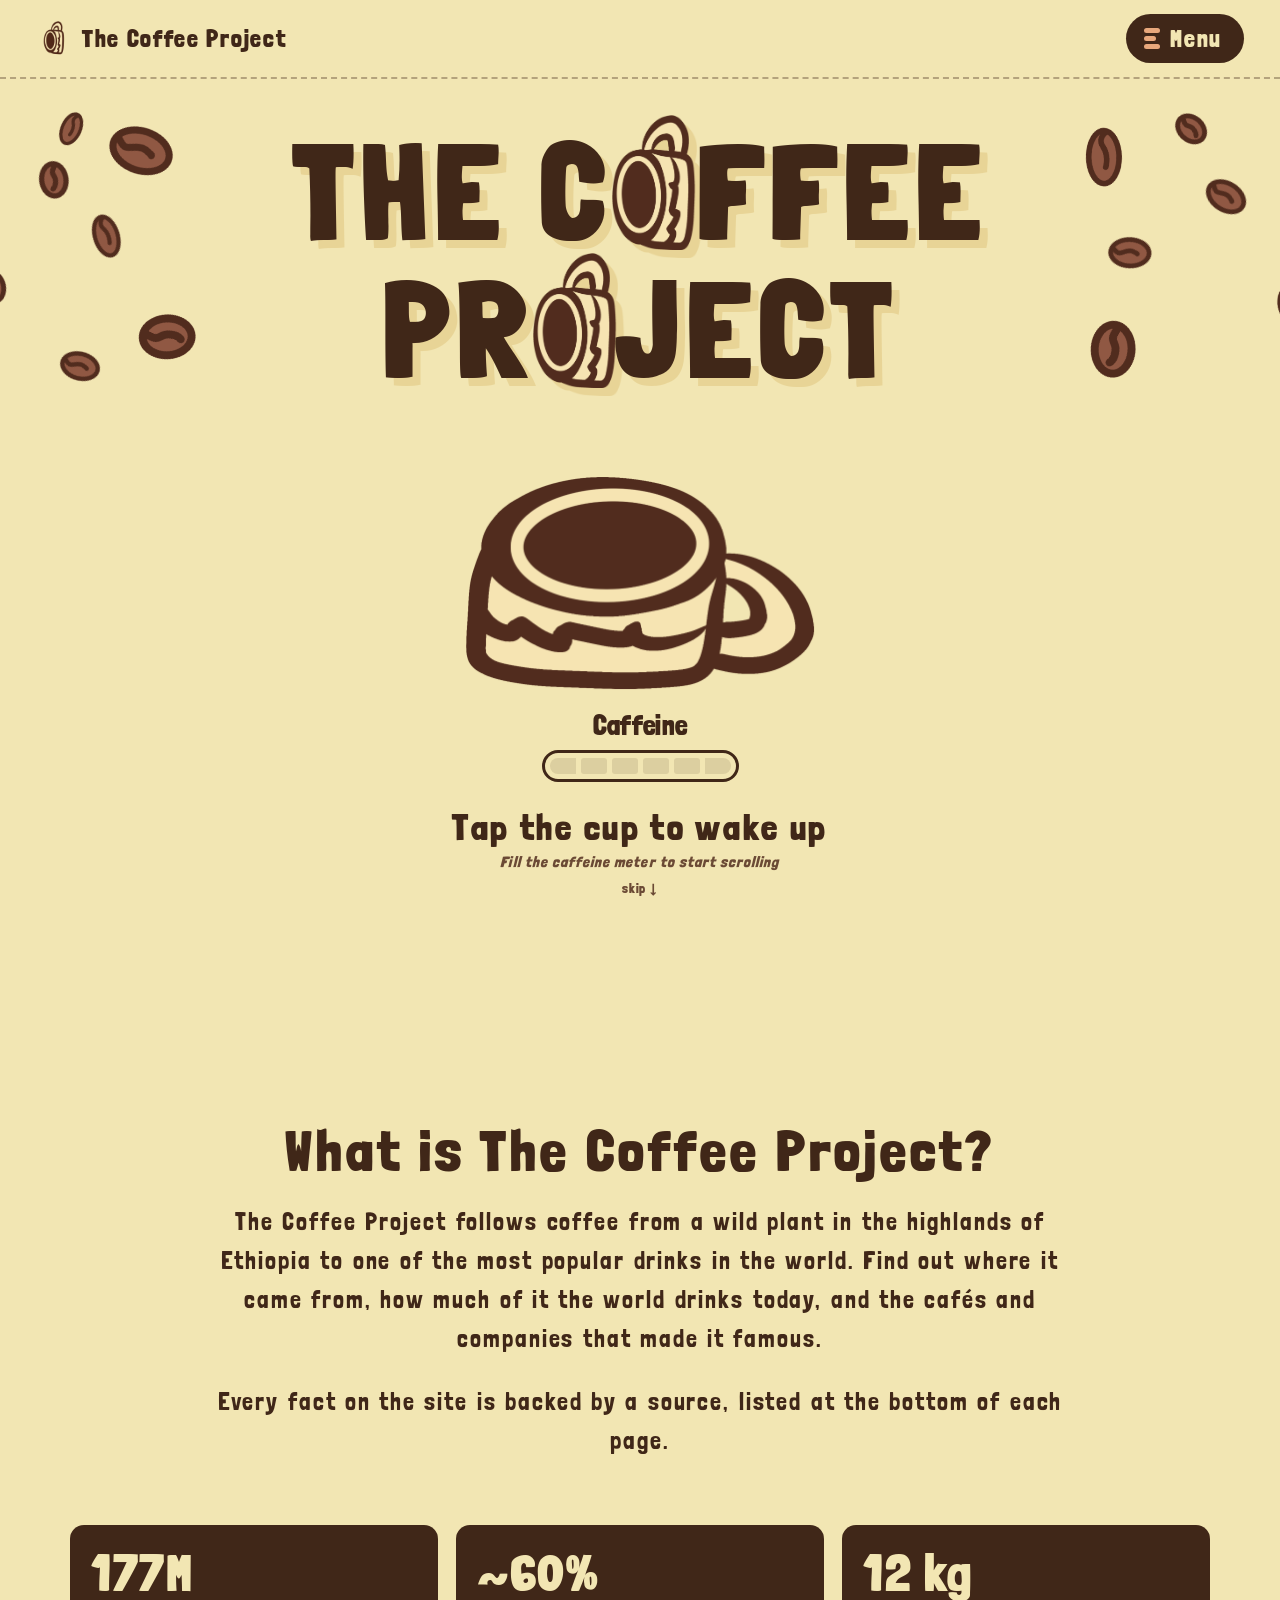
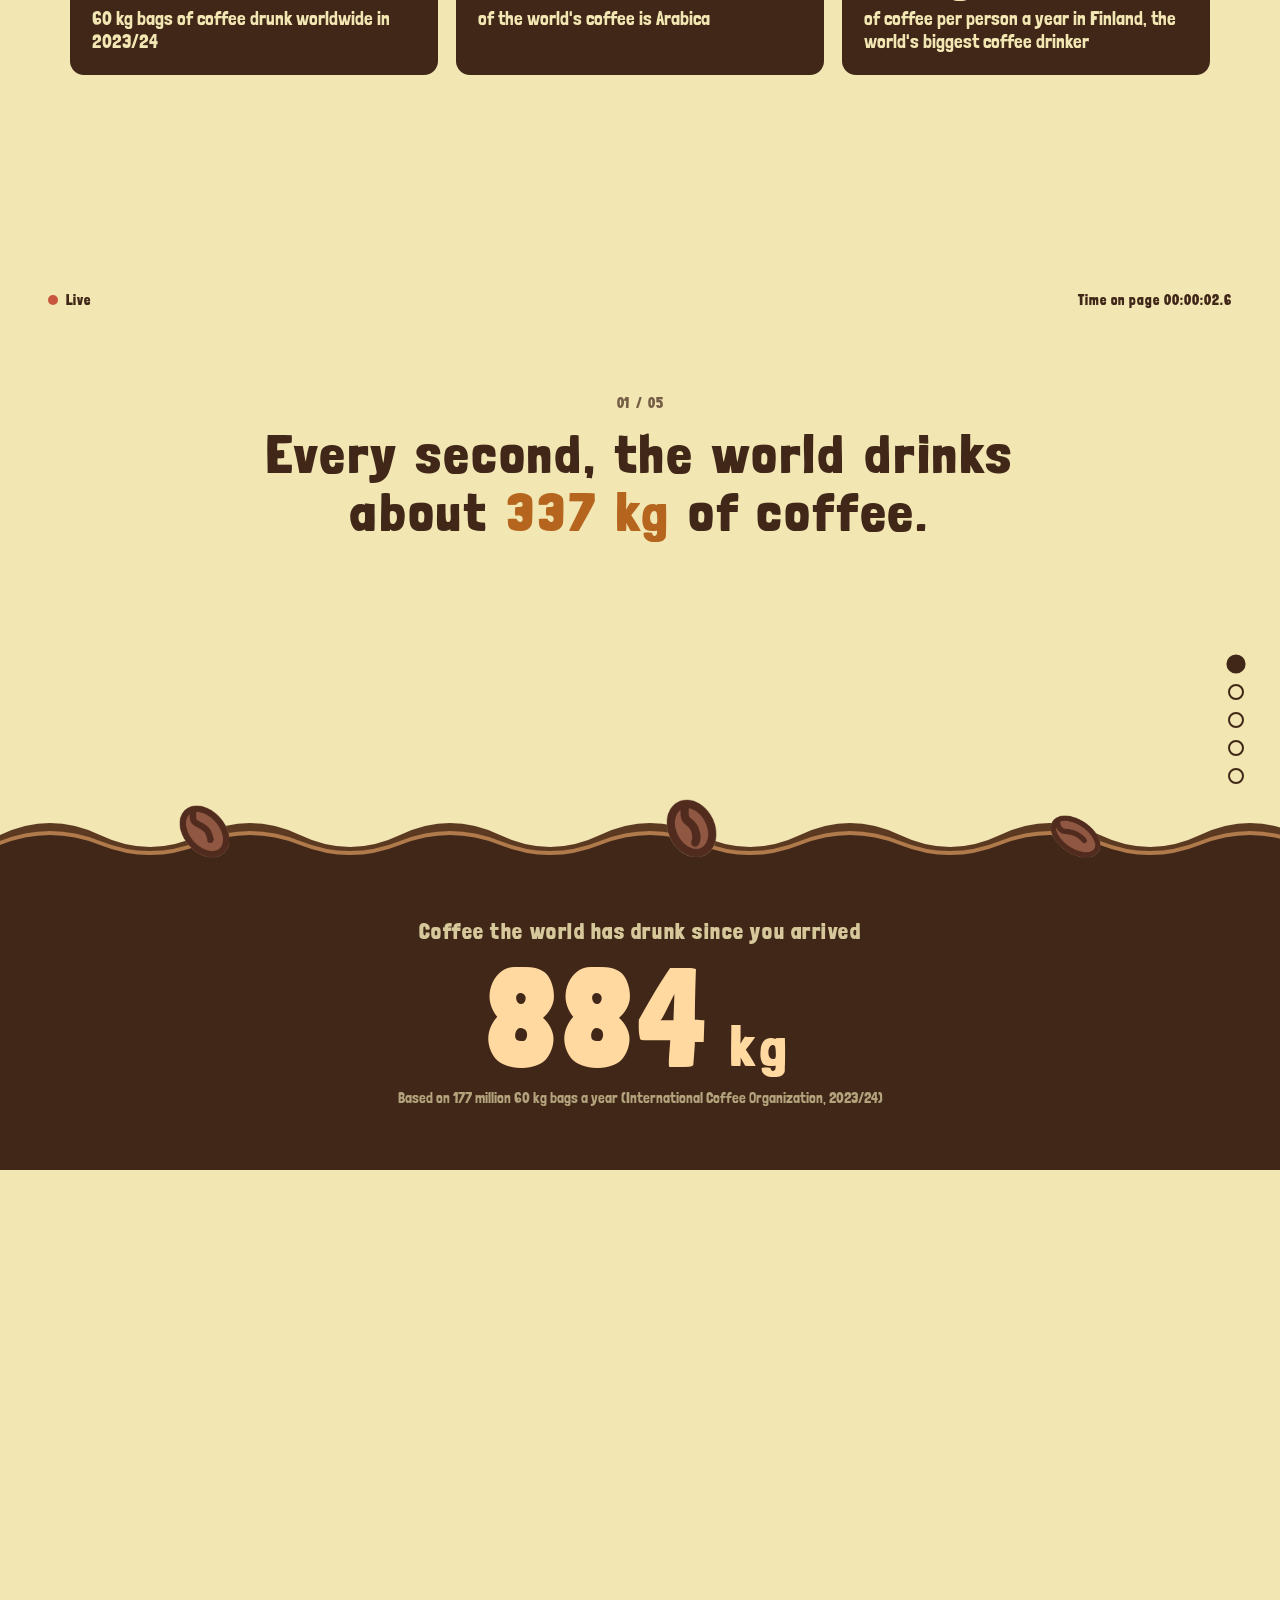
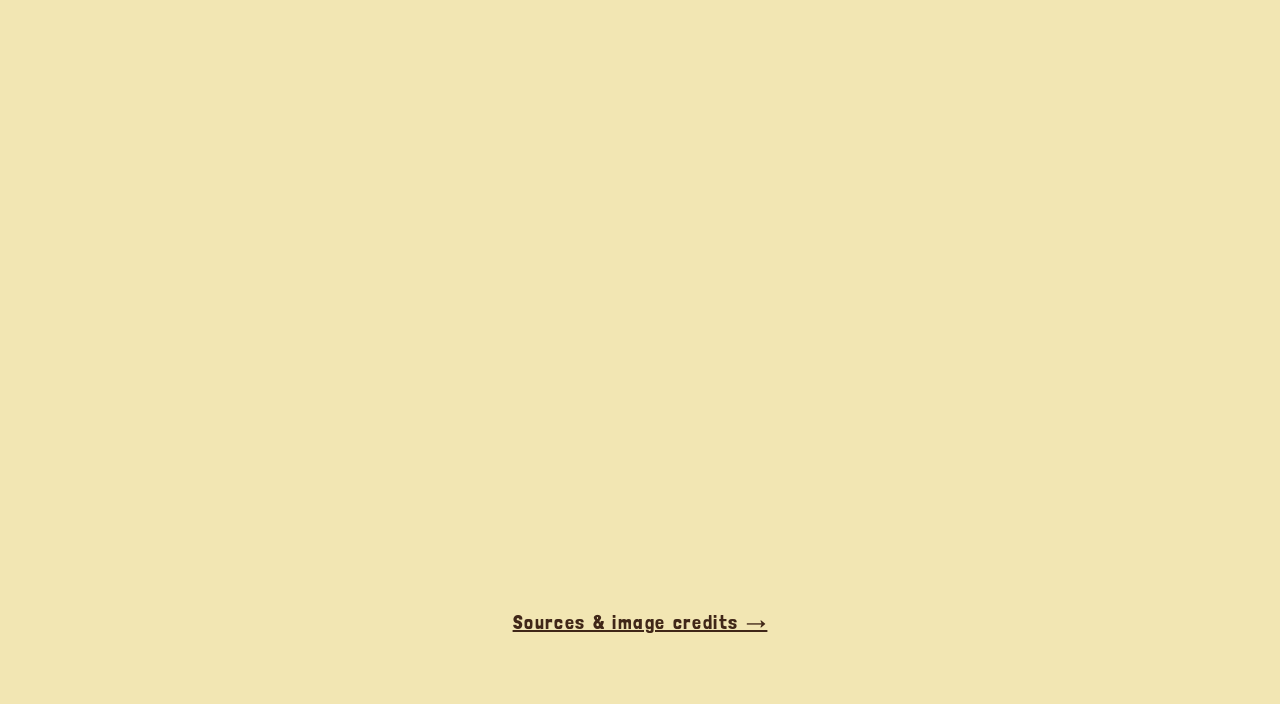
==== commit 3ad123e6: "Add files via upload" ====
--- a/index.html
+++ b/index.html
@@ -13,6 +13,7 @@
 <link rel="stylesheet" href="transition.css">
 <link rel="stylesheet" href="fun.css">
 <link rel="stylesheet" href="home.css">
+<link rel="stylesheet" href="mobile.css">
 <script src="transition.js" defer></script>
 <script src="fun.js" defer></script>
 <script>
--- a/mobile.css
+++ b/mobile.css
@@ -0,0 +1,59 @@
+/* ============================================================
+   Mobile fit: keep every page centred and exactly screen-wide
+   (loaded last on every page)
+   ============================================================ */
+
+/* Stop anything that pokes past the screen edge (like the floating
+   beans around the title) from making the whole page slide sideways
+   or zoom out on phones. "hidden" is the fallback for older iPhones
+   that don't understand "clip". */
+html {
+  overflow-x: hidden;
+  overflow-x: clip;
+  -webkit-text-size-adjust: 100%;
+  text-size-adjust: 100%;
+}
+
+body {
+  overflow-x: clip;
+  max-width: 100%;
+  margin: 0;
+}
+
+/* Photos and media never wider than the screen */
+img,
+video,
+svg,
+iframe {
+  max-width: 100%;
+}
+
+@media (max-width: 700px) {
+  /* Content column: even gutters on both sides */
+  .page,
+  main {
+    margin-left: auto;
+    margin-right: auto;
+    box-sizing: border-box;
+  }
+
+  /* Wide tables scroll inside their own box instead of the page */
+  .table-wrap {
+    max-width: 100%;
+    -webkit-overflow-scrolling: touch;
+  }
+
+  /* Long words / links wrap instead of pushing the page wider */
+  h1, h2, h3, p, li, a, figcaption, td, th {
+    overflow-wrap: break-word;
+  }
+}
+
+/* Homepage: the beans floating around the big title stay inside the
+   screen instead of making the page wider than the phone */
+.home-opening {
+  width: 100%;
+  max-width: 100%;
+  overflow: hidden;
+  overflow: clip;
+}
